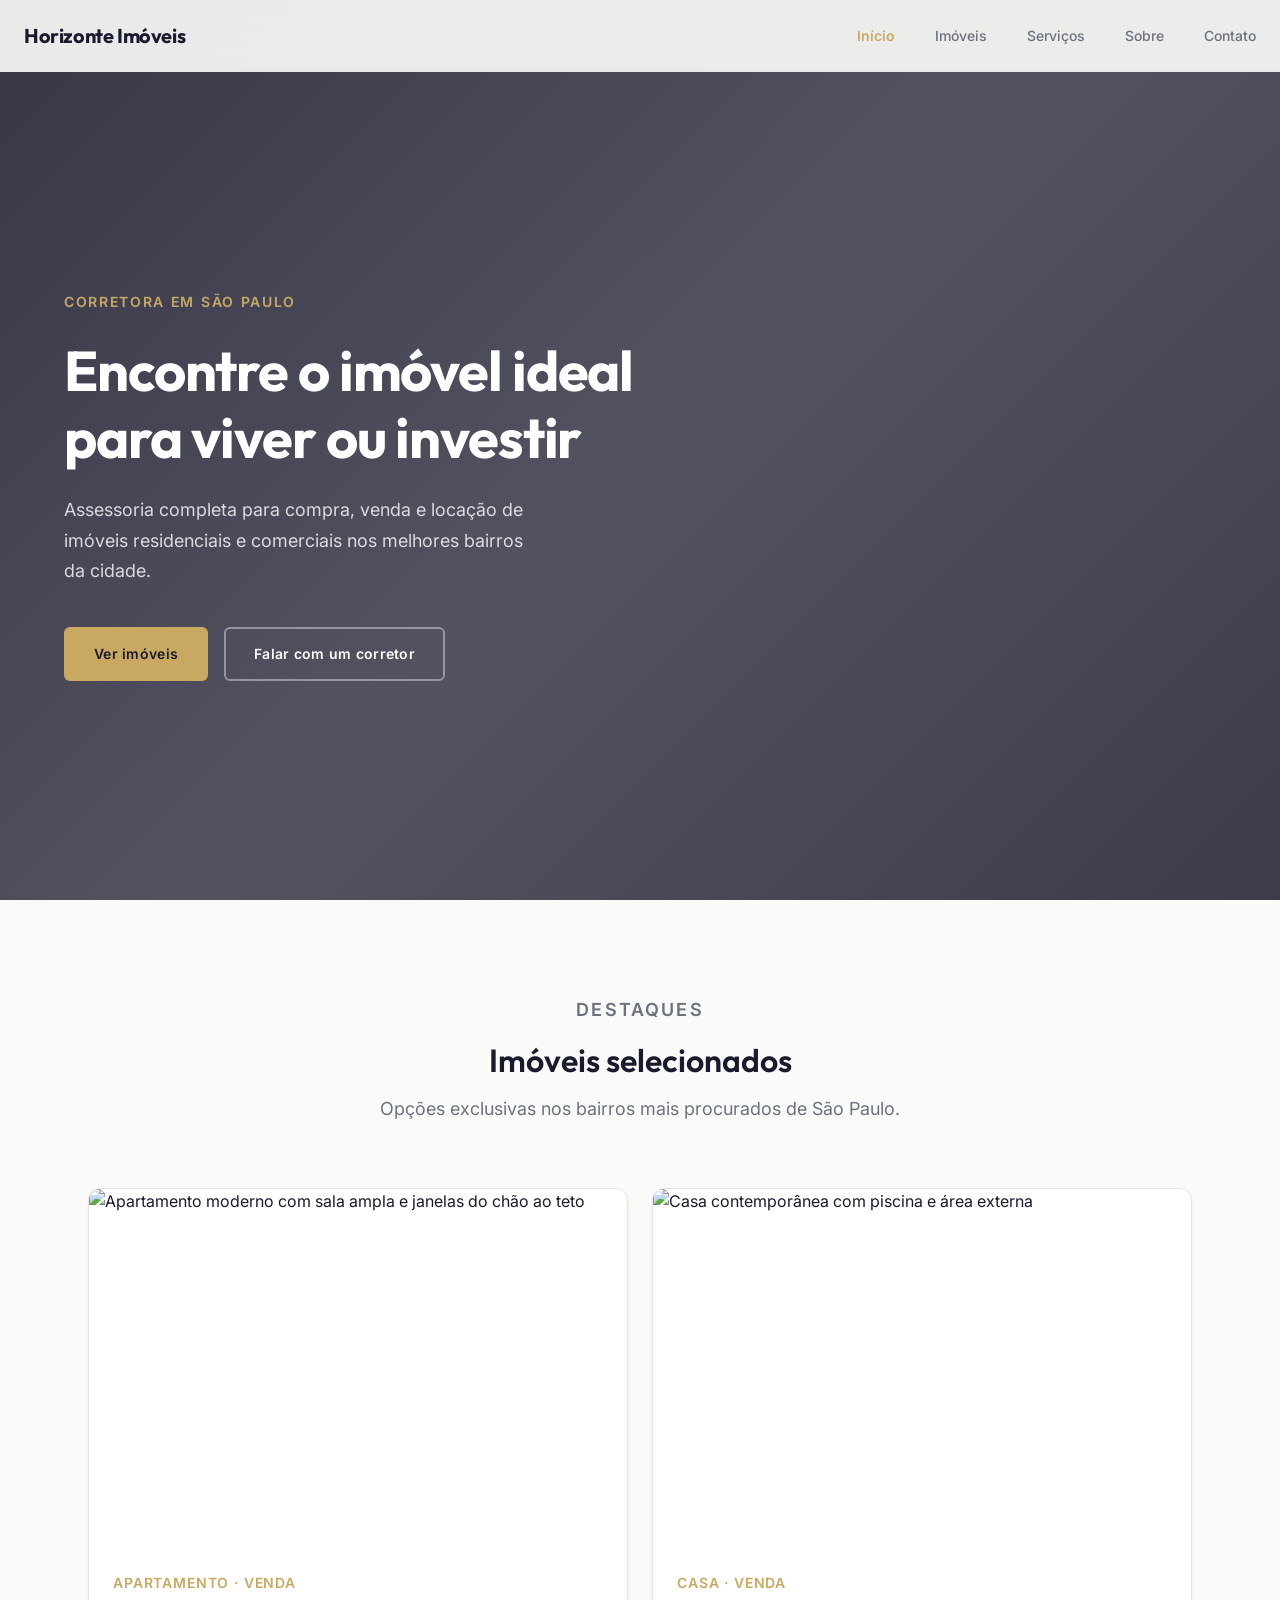
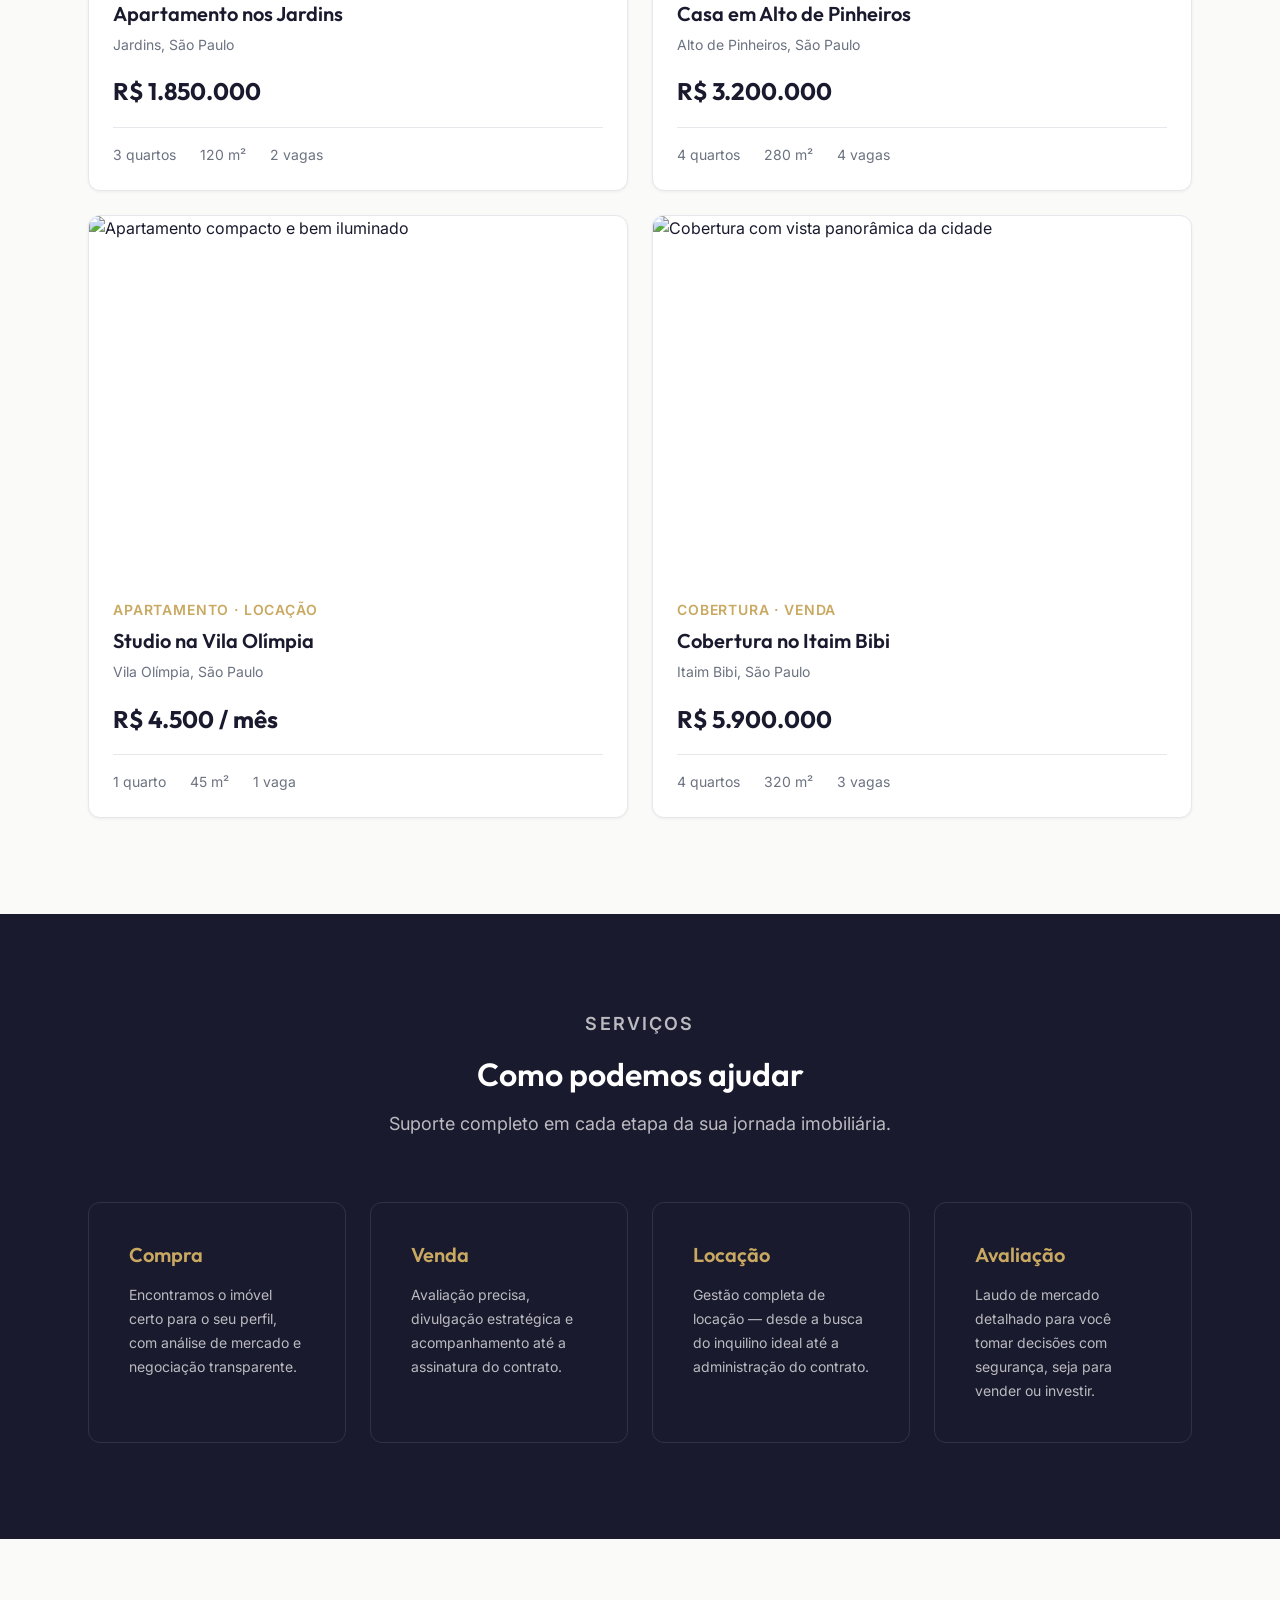
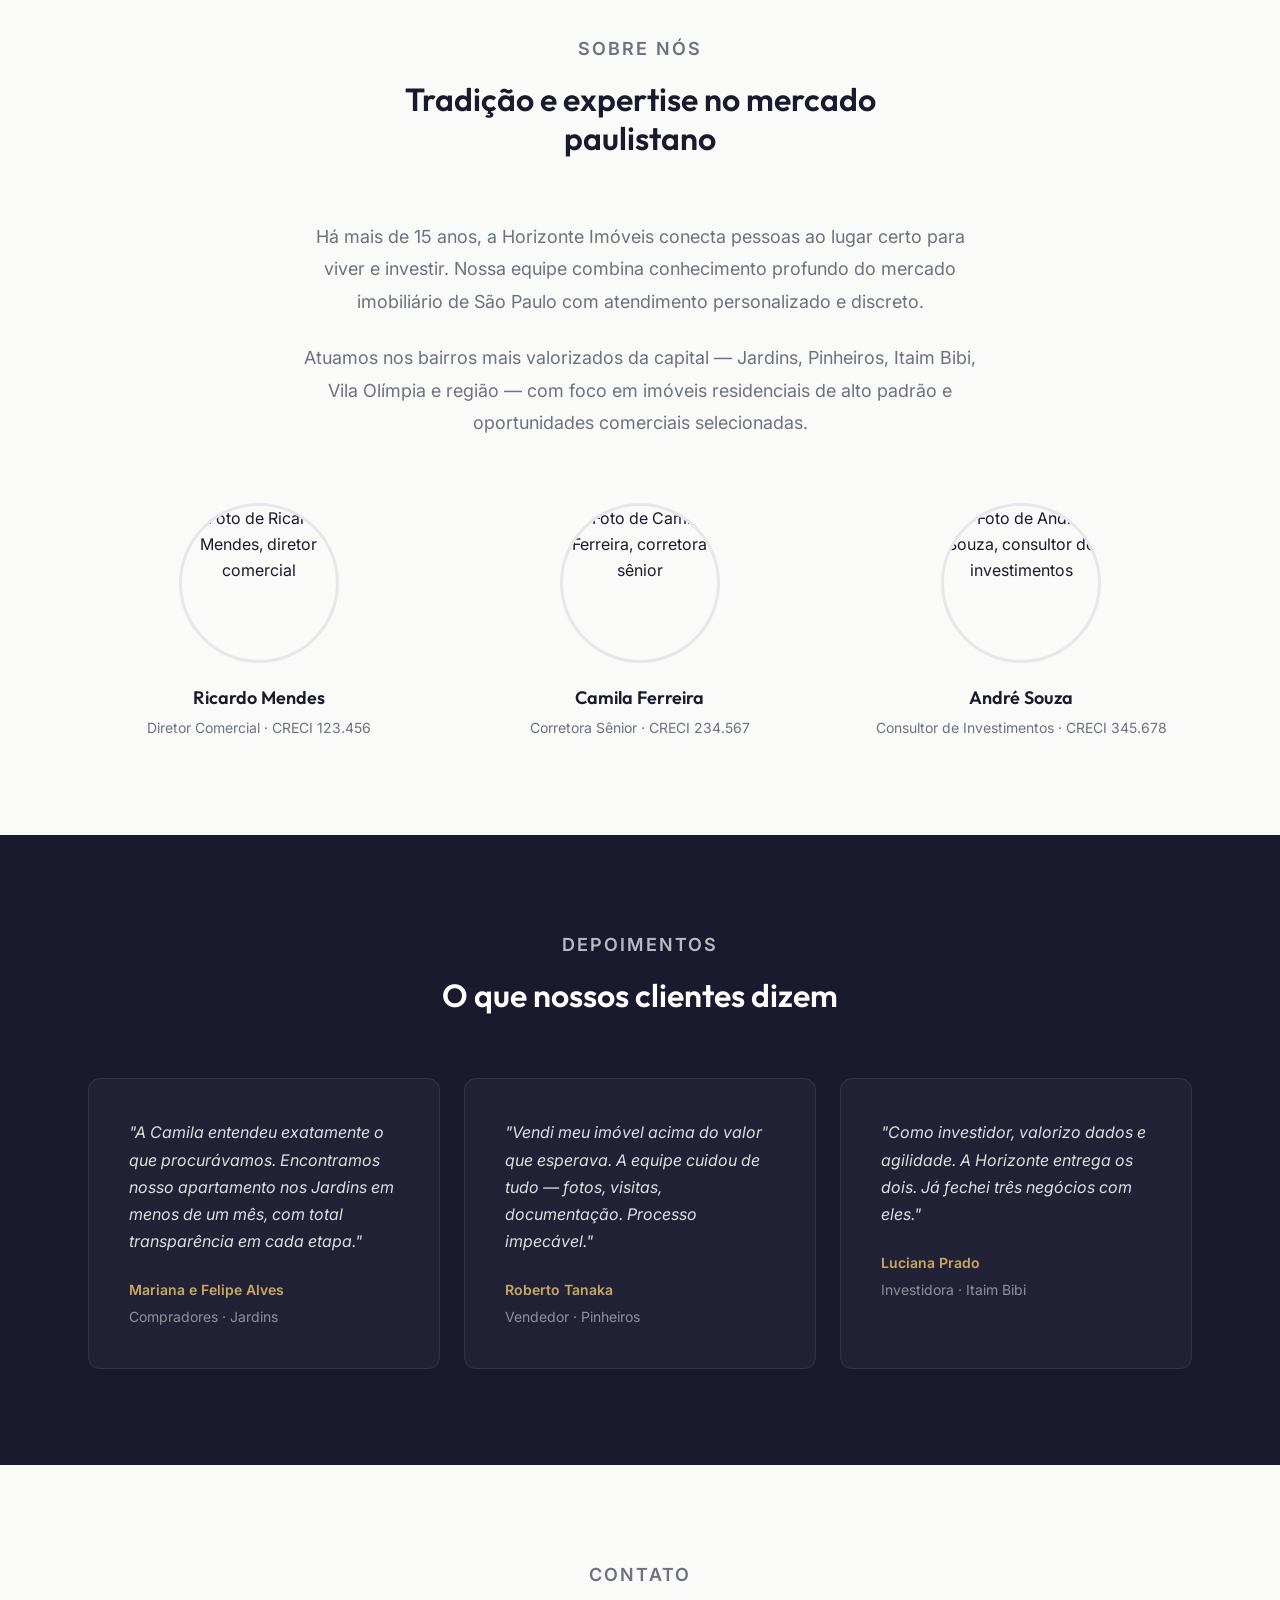
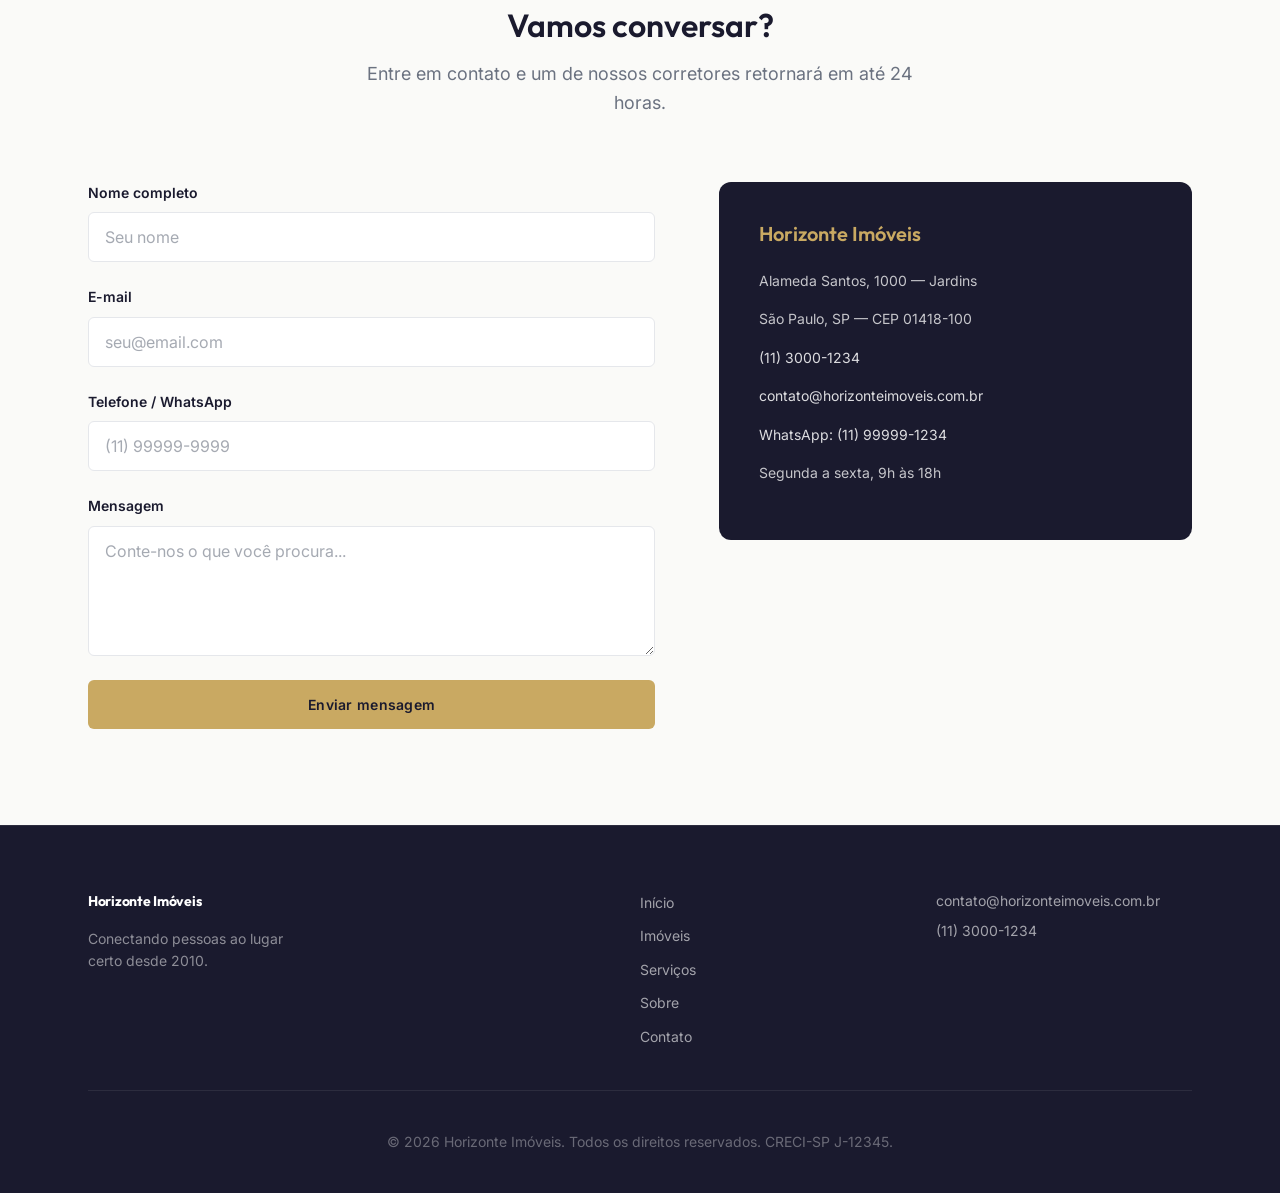
==== index.html @ cd4f1399 "Initial commit: site Horizonte Imóveis Projeto de aprendizado com HTML, CSS e JavaScript — site inst" ====
<!DOCTYPE html>
<html lang="pt-BR">
<head>
  <meta charset="UTF-8">
  <meta name="viewport" content="width=device-width, initial-scale=1.0">
  <meta name="description" content="Horizonte Imóveis — assessoria completa para compra, venda e locação de imóveis em São Paulo.">
  <title>Horizonte Imóveis | Corretora em São Paulo</title>
  <link rel="preconnect" href="https://fonts.googleapis.com">
  <link rel="preconnect" href="https://fonts.gstatic.com" crossorigin>
  <link href="https://fonts.googleapis.com/css2?family=Inter:wght@400;500;600&family=Outfit:wght@500;600;700&display=swap" rel="stylesheet">
  <link rel="stylesheet" href="styles.css">
</head>
<body>

  <!-- HEADER: topo fixo com logo e menu de navegação -->
  <header class="header">
    <a href="#inicio" class="logo">Horizonte Imóveis</a>

    <button class="menu-toggle" type="button" aria-label="Abrir menu" aria-expanded="false">
      <span class="menu-toggle-bar"></span>
      <span class="menu-toggle-bar"></span>
      <span class="menu-toggle-bar"></span>
    </button>

    <nav class="nav" aria-label="Menu principal">
      <ul class="nav-list">
        <li><a href="#inicio">Início</a></li>
        <li><a href="#imoveis">Imóveis</a></li>
        <li><a href="#servicos">Serviços</a></li>
        <li><a href="#sobre">Sobre</a></li>
        <li><a href="#contato">Contato</a></li>
      </ul>
    </nav>
  </header>

  <main>

    <!-- HERO: primeira impressão — headline + botão de ação -->
    <section id="inicio" class="hero">
      <div class="hero-content">
        <p class="hero-label">Corretora em São Paulo</p>
        <h1>Encontre o imóvel ideal para viver ou investir</h1>
        <p class="hero-text">
          Assessoria completa para compra, venda e locação de imóveis
          residenciais e comerciais nos melhores bairros da cidade.
        </p>
        <div class="hero-actions">
          <a href="#imoveis" class="btn btn-primary">Ver imóveis</a>
          <a href="#contato" class="btn btn-secondary">Falar com um corretor</a>
        </div>
      </div>
    </section>

    <!-- IMÓVEIS: cards com os imóveis em destaque -->
    <section id="imoveis" class="section">
      <div class="container">
        <header class="section-header">
          <p class="section-label">Destaques</p>
          <h2>Imóveis selecionados</h2>
          <p>Opções exclusivas nos bairros mais procurados de São Paulo.</p>
        </header>

        <div class="properties-grid">

          <article class="property-card">
            <img
              src="https://images.unsplash.com/photo-1502672260266-1c1ef2d93688?w=600&h=400&fit=crop"
              alt="Apartamento moderno com sala ampla e janelas do chão ao teto"
            >
            <div class="property-info">
              <p class="property-type">Apartamento · Venda</p>
              <h3>Apartamento nos Jardins</h3>
              <p class="property-location">Jardins, São Paulo</p>
              <p class="property-price">R$ 1.850.000</p>
              <ul class="property-details">
                <li>3 quartos</li>
                <li>120 m²</li>
                <li>2 vagas</li>
              </ul>
            </div>
          </article>

          <article class="property-card">
            <img
              src="https://images.unsplash.com/photo-1600596542815-ffad4c1539a9?w=600&h=400&fit=crop"
              alt="Casa contemporânea com piscina e área externa"
            >
            <div class="property-info">
              <p class="property-type">Casa · Venda</p>
              <h3>Casa em Alto de Pinheiros</h3>
              <p class="property-location">Alto de Pinheiros, São Paulo</p>
              <p class="property-price">R$ 3.200.000</p>
              <ul class="property-details">
                <li>4 quartos</li>
                <li>280 m²</li>
                <li>4 vagas</li>
              </ul>
            </div>
          </article>

          <article class="property-card">
            <img
              src="https://images.unsplash.com/photo-1560448204-e02f11c3d0e2?w=600&h=400&fit=crop"
              alt="Apartamento compacto e bem iluminado"
            >
            <div class="property-info">
              <p class="property-type">Apartamento · Locação</p>
              <h3>Studio na Vila Olímpia</h3>
              <p class="property-location">Vila Olímpia, São Paulo</p>
              <p class="property-price">R$ 4.500 / mês</p>
              <ul class="property-details">
                <li>1 quarto</li>
                <li>45 m²</li>
                <li>1 vaga</li>
              </ul>
            </div>
          </article>

          <article class="property-card">
            <img
              src="https://images.unsplash.com/photo-1600607687939-ce8a6c25118c?w=600&h=400&fit=crop"
              alt="Cobertura com vista panorâmica da cidade"
            >
            <div class="property-info">
              <p class="property-type">Cobertura · Venda</p>
              <h3>Cobertura no Itaim Bibi</h3>
              <p class="property-location">Itaim Bibi, São Paulo</p>
              <p class="property-price">R$ 5.900.000</p>
              <ul class="property-details">
                <li>4 quartos</li>
                <li>320 m²</li>
                <li>3 vagas</li>
              </ul>
            </div>
          </article>

        </div>
      </div>
    </section>

    <!-- SERVIÇOS: o que a corretora oferece -->
    <section id="servicos" class="section section-dark">
      <div class="container">
        <header class="section-header">
          <p class="section-label">Serviços</p>
          <h2>Como podemos ajudar</h2>
          <p>Suporte completo em cada etapa da sua jornada imobiliária.</p>
        </header>

        <div class="services-grid">

          <article class="service-card">
            <h3>Compra</h3>
            <p>
              Encontramos o imóvel certo para o seu perfil, com análise de
              mercado e negociação transparente.
            </p>
          </article>

          <article class="service-card">
            <h3>Venda</h3>
            <p>
              Avaliação precisa, divulgação estratégica e acompanhamento
              até a assinatura do contrato.
            </p>
          </article>

          <article class="service-card">
            <h3>Locação</h3>
            <p>
              Gestão completa de locação — desde a busca do inquilino ideal
              até a administração do contrato.
            </p>
          </article>

          <article class="service-card">
            <h3>Avaliação</h3>
            <p>
              Laudo de mercado detalhado para você tomar decisões com
              segurança, seja para vender ou investir.
            </p>
          </article>

        </div>
      </div>
    </section>

    <!-- SOBRE: história da empresa e equipe -->
    <section id="sobre" class="section">
      <div class="container">
        <header class="section-header">
          <p class="section-label">Sobre nós</p>
          <h2>Tradição e expertise no mercado paulistano</h2>
        </header>

        <div class="about-content">
          <p>
            Há mais de 15 anos, a Horizonte Imóveis conecta pessoas ao lugar
            certo para viver e investir. Nossa equipe combina conhecimento
            profundo do mercado imobiliário de São Paulo com atendimento
            personalizado e discreto.
          </p>
          <p>
            Atuamos nos bairros mais valorizados da capital — Jardins,
            Pinheiros, Itaim Bibi, Vila Olímpia e região — com foco em
            imóveis residenciais de alto padrão e oportunidades comerciais
            selecionadas.
          </p>
        </div>

        <div class="team-grid">
          <article class="team-card">
            <img
              src="https://images.unsplash.com/photo-1560250097-0b93528c311a?w=300&h=300&fit=crop"
              alt="Foto de Ricardo Mendes, diretor comercial"
            >
            <h3>Ricardo Mendes</h3>
            <p>Diretor Comercial · CRECI 123.456</p>
          </article>

          <article class="team-card">
            <img
              src="https://images.unsplash.com/photo-1573496359142-b8d87734a5a2?w=300&h=300&fit=crop"
              alt="Foto de Camila Ferreira, corretora sênior"
            >
            <h3>Camila Ferreira</h3>
            <p>Corretora Sênior · CRECI 234.567</p>
          </article>

          <article class="team-card">
            <img
              src="https://images.unsplash.com/photo-1472099645785-5658abf4ff4e?w=300&h=300&fit=crop"
              alt="Foto de André Souza, consultor de investimentos"
            >
            <h3>André Souza</h3>
            <p>Consultor de Investimentos · CRECI 345.678</p>
          </article>
        </div>
      </div>
    </section>

    <!-- DEPOIMENTOS: prova social — clientes satisfeitos -->
    <section id="depoimentos" class="section section-dark">
      <div class="container">
        <header class="section-header">
          <p class="section-label">Depoimentos</p>
          <h2>O que nossos clientes dizem</h2>
        </header>

        <div class="testimonials-grid">

          <blockquote class="testimonial-card">
            <p>
              "A Camila entendeu exatamente o que procurávamos. Encontramos
              nosso apartamento nos Jardins em menos de um mês, com total
              transparência em cada etapa."
            </p>
            <footer>
              <cite>Mariana e Felipe Alves</cite>
              <span>Compradores · Jardins</span>
            </footer>
          </blockquote>

          <blockquote class="testimonial-card">
            <p>
              "Vendi meu imóvel acima do valor que esperava. A equipe cuidou
              de tudo — fotos, visitas, documentação. Processo impecável."
            </p>
            <footer>
              <cite>Roberto Tanaka</cite>
              <span>Vendedor · Pinheiros</span>
            </footer>
          </blockquote>

          <blockquote class="testimonial-card">
            <p>
              "Como investidor, valorizo dados e agilidade. A Horizonte
              entrega os dois. Já fechei três negócios com eles."
            </p>
            <footer>
              <cite>Luciana Prado</cite>
              <span>Investidora · Itaim Bibi</span>
            </footer>
          </blockquote>

        </div>
      </div>
    </section>

    <!-- CONTATO: formulário + informações de contato -->
    <section id="contato" class="section">
      <div class="container">
        <header class="section-header">
          <p class="section-label">Contato</p>
          <h2>Vamos conversar?</h2>
          <p>Entre em contato e um de nossos corretores retornará em até 24 horas.</p>
        </header>

        <div class="contact-grid">

          <form class="contact-form" id="contact-form" novalidate>
            <!-- Campo anti-spam (invisível — bots preenchem, humanos não) -->
            <input type="text" name="_gotcha" class="form-honeypot" tabindex="-1" autocomplete="off" aria-hidden="true">

            <div class="form-group">
              <label for="nome">Nome completo</label>
              <input type="text" id="nome" name="nome" placeholder="Seu nome" required>
            </div>

            <div class="form-group">
              <label for="email">E-mail</label>
              <input type="email" id="email" name="email" placeholder="seu@email.com" required>
            </div>

            <div class="form-group">
              <label for="telefone">Telefone / WhatsApp</label>
              <input type="tel" id="telefone" name="telefone" placeholder="(11) 99999-9999">
            </div>

            <div class="form-group">
              <label for="mensagem">Mensagem</label>
              <textarea id="mensagem" name="mensagem" rows="5" placeholder="Conte-nos o que você procura..." required></textarea>
            </div>

            <p class="form-status" role="status" aria-live="polite"></p>

            <button type="submit" class="btn btn-primary" id="submit-btn">
              <span class="btn-text">Enviar mensagem</span>
            </button>
          </form>

          <address class="contact-info">
            <h3>Horizonte Imóveis</h3>
            <p>Alameda Santos, 1000 — Jardins</p>
            <p>São Paulo, SP — CEP 01418-100</p>
            <p><a href="tel:+551130001234">(11) 3000-1234</a></p>
            <p><a href="mailto:contato@horizonteimoveis.com.br">contato@horizonteimoveis.com.br</a></p>
            <p>
              <a href="https://wa.me/5511999991234" target="_blank" rel="noopener noreferrer">
                WhatsApp: (11) 99999-1234
              </a>
            </p>
            <p>Segunda a sexta, 9h às 18h</p>
          </address>

        </div>
      </div>
    </section>

  </main>

  <!-- FOOTER: rodapé com links e copyright -->
  <footer class="footer">
    <div class="container">
      <div class="footer-grid">
        <div class="footer-brand">
          <p class="logo">Horizonte Imóveis</p>
          <p>Conectando pessoas ao lugar certo desde 2010.</p>
        </div>

        <nav class="footer-nav" aria-label="Links do rodapé">
          <ul>
            <li><a href="#inicio">Início</a></li>
            <li><a href="#imoveis">Imóveis</a></li>
            <li><a href="#servicos">Serviços</a></li>
            <li><a href="#sobre">Sobre</a></li>
            <li><a href="#contato">Contato</a></li>
          </ul>
        </nav>

        <div class="footer-contact">
          <p>contato@horizonteimoveis.com.br</p>
          <p>(11) 3000-1234</p>
        </div>
      </div>

      <p class="footer-copy">
        &copy; 2026 Horizonte Imóveis. Todos os direitos reservados. CRECI-SP J-12345.
      </p>
    </div>
  </footer>

  <script src="script.js"></script>
</body>
</html>
---- styles.css ----
/* =============================================
   HORIZONTE IMÓVEIS — Estilos principais
   Passo 3: identidade visual moderna + premium
   ============================================= */

/* --- Variáveis de design (design tokens) --- */
:root {
  /* Cores */
  --color-bg: #FAFAF8;
  --color-bg-dark: #1A1A2E;
  --color-text: #1A1A2E;
  --color-text-muted: #6B7280;
  --color-text-light: #FFFFFF;
  --color-accent: #C9A962;
  --color-accent-hover: #B8944F;
  --color-border: #E5E7EB;
  --color-card: #FFFFFF;

  /* Tipografia */
  --font-heading: "Outfit", system-ui, sans-serif;
  --font-body: "Inter", system-ui, sans-serif;

  /* Tamanhos */
  --text-sm: 0.875rem;
  --text-base: 1rem;
  --text-lg: 1.125rem;
  --text-xl: 1.25rem;
  --text-2xl: 1.5rem;
  --text-3xl: 2rem;
  --text-4xl: 2.75rem;
  --text-5xl: 3.5rem;

  /* Espaçamento */
  --space-xs: 0.5rem;
  --space-sm: 1rem;
  --space-md: 1.5rem;
  --space-lg: 2.5rem;
  --space-xl: 4rem;
  --space-2xl: 6rem;

  /* Layout */
  --container-max: 72rem;
  --header-height: 4.5rem;
  --radius-sm: 0.375rem;
  --radius-md: 0.75rem;
  --radius-lg: 1rem;
  --shadow-sm: 0 1px 3px rgba(26, 26, 46, 0.06);
  --shadow-md: 0 4px 20px rgba(26, 26, 46, 0.08);
  --shadow-lg: 0 8px 40px rgba(26, 26, 46, 0.12);
  --transition: 0.25s ease;
}

/* --- Reset suave --- */
*,
*::before,
*::after {
  box-sizing: border-box;
}

html {
  scroll-behavior: smooth;
}

section[id] {
  scroll-margin-top: var(--header-height);
}

body {
  margin: 0;
  font-family: var(--font-body);
  font-size: var(--text-base);
  line-height: 1.6;
  color: var(--color-text);
  background-color: var(--color-bg);
  -webkit-font-smoothing: antialiased;
}

img {
  max-width: 100%;
  height: auto;
  display: block;
}

a {
  color: inherit;
  text-decoration: none;
  transition: color var(--transition);
}

ul {
  list-style: none;
  margin: 0;
  padding: 0;
}

h1, h2, h3 {
  font-family: var(--font-heading);
  line-height: 1.2;
  margin: 0;
}

p {
  margin: 0;
}

address {
  font-style: normal;
}

/* --- Utilitários --- */
.container {
  width: 100%;
  max-width: var(--container-max);
  margin: 0 auto;
  padding: 0 var(--space-md);
}

.section {
  padding: var(--space-2xl) 0;
}

.section-dark {
  background-color: var(--color-bg-dark);
  color: var(--color-text-light);
}

.section-dark .section-label {
  color: var(--color-accent);
}

.section-dark .section-header p {
  color: rgba(255, 255, 255, 0.7);
}

.section-header {
  text-align: center;
  max-width: 36rem;
  margin: 0 auto var(--space-xl);
}

.section-label {
  font-size: var(--text-sm);
  font-weight: 600;
  letter-spacing: 0.12em;
  text-transform: uppercase;
  color: var(--color-accent);
  margin-bottom: var(--space-sm);
}

.section-header h2 {
  font-size: var(--text-3xl);
  font-weight: 600;
  margin-bottom: var(--space-sm);
}

.section-header p {
  color: var(--color-text-muted);
  font-size: var(--text-lg);
}

/* --- Botões --- */
.btn {
  display: inline-block;
  padding: 0.875rem 1.75rem;
  font-family: var(--font-body);
  font-size: var(--text-sm);
  font-weight: 600;
  letter-spacing: 0.02em;
  border-radius: var(--radius-sm);
  border: 2px solid transparent;
  cursor: pointer;
  transition: background-color var(--transition), color var(--transition), border-color var(--transition);
}

.btn-primary {
  background-color: var(--color-accent);
  color: var(--color-bg-dark);
}

.btn-primary:hover {
  background-color: var(--color-accent-hover);
}

.btn-secondary {
  background-color: transparent;
  color: var(--color-text-light);
  border-color: rgba(255, 255, 255, 0.4);
}

.btn-secondary:hover {
  border-color: var(--color-accent);
  color: var(--color-accent);
}

/* --- Header --- */
.header {
  position: fixed;
  top: 0;
  left: 0;
  right: 0;
  z-index: 100;
  height: var(--header-height);
  display: flex;
  align-items: center;
  justify-content: space-between;
  padding: 0 var(--space-md);
  background-color: rgba(250, 250, 248, 0.92);
  backdrop-filter: blur(12px);
  border-bottom: 1px solid var(--color-border);
}

.logo {
  font-family: var(--font-heading);
  font-size: var(--text-xl);
  font-weight: 700;
  color: var(--color-text);
  letter-spacing: -0.02em;
}

.nav-list {
  display: flex;
  gap: var(--space-lg);
}

.nav-list a {
  font-size: var(--text-sm);
  font-weight: 500;
  color: var(--color-text-muted);
}

.nav-list a:hover {
  color: var(--color-accent);
}

.nav-list a.is-active {
  color: var(--color-accent);
  font-weight: 600;
}

/* --- Botão hambúrguer (escondido no desktop) --- */
.menu-toggle {
  display: none;
  flex-direction: column;
  justify-content: center;
  gap: 5px;
  width: 2.5rem;
  height: 2.5rem;
  padding: 0;
  background: none;
  border: none;
  cursor: pointer;
  z-index: 110;
}

.menu-toggle-bar {
  display: block;
  width: 1.5rem;
  height: 2px;
  background-color: var(--color-text);
  border-radius: 2px;
  transition: transform var(--transition), opacity var(--transition);
}

/* Animação: hambúrguer vira "X" quando menu aberto */
.menu-toggle.is-active .menu-toggle-bar:nth-child(1) {
  transform: translateY(7px) rotate(45deg);
}

.menu-toggle.is-active .menu-toggle-bar:nth-child(2) {
  opacity: 0;
}

.menu-toggle.is-active .menu-toggle-bar:nth-child(3) {
  transform: translateY(-7px) rotate(-45deg);
}

/* --- Hero --- */
.hero {
  min-height: 100vh;
  display: flex;
  align-items: center;
  padding: calc(var(--header-height) + var(--space-xl)) var(--space-md) var(--space-xl);
  background:
    linear-gradient(
      135deg,
      rgba(26, 26, 46, 0.88) 0%,
      rgba(26, 26, 46, 0.75) 50%,
      rgba(26, 26, 46, 0.85) 100%
    ),
    url("https://images.unsplash.com/photo-1600585154340-be6161a56a0c?w=1600&h=900&fit=crop") center / cover no-repeat;
  color: var(--color-text-light);
}

.hero-content {
  max-width: var(--container-max);
  margin: 0 auto;
  width: 100%;
}

.hero-label {
  font-size: var(--text-sm);
  font-weight: 600;
  letter-spacing: 0.12em;
  text-transform: uppercase;
  color: var(--color-accent);
  margin-bottom: var(--space-md);
}

.hero h1 {
  font-size: var(--text-5xl);
  font-weight: 700;
  max-width: 18ch;
  margin-bottom: var(--space-md);
  letter-spacing: -0.02em;
}

.hero-text {
  font-size: var(--text-lg);
  color: rgba(255, 255, 255, 0.8);
  max-width: 42ch;
  margin-bottom: var(--space-lg);
  line-height: 1.7;
}

.hero-actions {
  display: flex;
  flex-wrap: wrap;
  gap: var(--space-sm);
}

/* --- Cards de imóveis --- */
.properties-grid {
  display: grid;
  grid-template-columns: repeat(2, 1fr);
  gap: var(--space-md);
}

.property-card {
  background-color: var(--color-card);
  border-radius: var(--radius-md);
  overflow: hidden;
  box-shadow: var(--shadow-sm);
  border: 1px solid var(--color-border);
  transition: box-shadow var(--transition), transform var(--transition);
}

.property-card:hover {
  box-shadow: var(--shadow-lg);
  transform: translateY(-4px);
}

.property-card img {
  width: 100%;
  aspect-ratio: 3 / 2;
  object-fit: cover;
}

.property-info {
  padding: var(--space-md);
}

.property-type {
  font-size: var(--text-sm);
  font-weight: 600;
  color: var(--color-accent);
  text-transform: uppercase;
  letter-spacing: 0.06em;
  margin-bottom: var(--space-xs);
}

.property-info h3 {
  font-size: var(--text-xl);
  font-weight: 600;
  margin-bottom: var(--space-xs);
}

.property-location {
  font-size: var(--text-sm);
  color: var(--color-text-muted);
  margin-bottom: var(--space-sm);
}

.property-price {
  font-family: var(--font-heading);
  font-size: var(--text-2xl);
  font-weight: 700;
  color: var(--color-text);
  margin-bottom: var(--space-sm);
}

.property-details {
  display: flex;
  gap: var(--space-md);
  padding-top: var(--space-sm);
  border-top: 1px solid var(--color-border);
}

.property-details li {
  font-size: var(--text-sm);
  color: var(--color-text-muted);
}

/* --- Cards de serviços --- */
.services-grid {
  display: grid;
  grid-template-columns: repeat(4, 1fr);
  gap: var(--space-md);
}

.service-card {
  padding: var(--space-lg);
  border: 1px solid rgba(255, 255, 255, 0.1);
  border-radius: var(--radius-md);
  transition: border-color var(--transition), background-color var(--transition);
}

.service-card:hover {
  border-color: var(--color-accent);
  background-color: rgba(201, 169, 98, 0.06);
}

.service-card h3 {
  font-size: var(--text-xl);
  font-weight: 600;
  color: var(--color-accent);
  margin-bottom: var(--space-sm);
}

.service-card p {
  font-size: var(--text-sm);
  color: rgba(255, 255, 255, 0.7);
  line-height: 1.7;
}

/* --- Sobre --- */
.about-content {
  max-width: 42rem;
  margin: 0 auto var(--space-xl);
  text-align: center;
}

.about-content p {
  color: var(--color-text-muted);
  font-size: var(--text-lg);
  line-height: 1.8;
  margin-bottom: var(--space-md);
}

.about-content p:last-child {
  margin-bottom: 0;
}

.team-grid {
  display: grid;
  grid-template-columns: repeat(3, 1fr);
  gap: var(--space-lg);
}

.team-card {
  text-align: center;
}

.team-card img {
  width: 10rem;
  height: 10rem;
  object-fit: cover;
  border-radius: 50%;
  margin: 0 auto var(--space-md);
  border: 3px solid var(--color-border);
}

.team-card h3 {
  font-size: var(--text-lg);
  font-weight: 600;
  margin-bottom: var(--space-xs);
}

.team-card p {
  font-size: var(--text-sm);
  color: var(--color-text-muted);
}

/* --- Depoimentos --- */
.testimonials-grid {
  display: grid;
  grid-template-columns: repeat(3, 1fr);
  gap: var(--space-md);
}

.testimonial-card {
  margin: 0;
  padding: var(--space-lg);
  background-color: rgba(255, 255, 255, 0.04);
  border: 1px solid rgba(255, 255, 255, 0.08);
  border-radius: var(--radius-md);
}

.testimonial-card p {
  font-size: var(--text-base);
  color: rgba(255, 255, 255, 0.85);
  line-height: 1.7;
  margin-bottom: var(--space-md);
  font-style: italic;
}

.testimonial-card footer {
  display: flex;
  flex-direction: column;
  gap: 0.25rem;
}

.testimonial-card cite {
  font-style: normal;
  font-weight: 600;
  font-size: var(--text-sm);
  color: var(--color-accent);
}

.testimonial-card span {
  font-size: var(--text-sm);
  color: rgba(255, 255, 255, 0.5);
}

/* --- Contato --- */
.contact-grid {
  display: grid;
  grid-template-columns: 1.2fr 1fr;
  gap: var(--space-xl);
  align-items: start;
}

.contact-form {
  display: flex;
  flex-direction: column;
  gap: var(--space-md);
}

.form-group {
  display: flex;
  flex-direction: column;
  gap: var(--space-xs);
}

.form-group label {
  font-size: var(--text-sm);
  font-weight: 600;
  color: var(--color-text);
}

.form-group input,
.form-group textarea {
  padding: 0.875rem 1rem;
  font-family: var(--font-body);
  font-size: var(--text-base);
  color: var(--color-text);
  background-color: var(--color-card);
  border: 1px solid var(--color-border);
  border-radius: var(--radius-sm);
  transition: border-color var(--transition), box-shadow var(--transition);
}

.form-group input:focus,
.form-group textarea:focus {
  outline: none;
  border-color: var(--color-accent);
  box-shadow: 0 0 0 3px rgba(201, 169, 98, 0.15);
}

.form-group input::placeholder,
.form-group textarea::placeholder {
  color: var(--color-text-muted);
  opacity: 0.6;
}

.form-group textarea {
  resize: vertical;
  min-height: 8rem;
}

/* --- Formulário: feedback de envio (Passo 6) --- */
.form-honeypot {
  position: absolute;
  left: -9999px;
  opacity: 0;
  pointer-events: none;
}

.form-status {
  font-size: var(--text-sm);
  font-weight: 500;
  padding: var(--space-sm) var(--space-md);
  border-radius: var(--radius-sm);
  display: none;
}

.form-status.is-visible {
  display: block;
}

.form-status.is-success {
  background-color: rgba(201, 169, 98, 0.12);
  color: var(--color-text);
  border: 1px solid var(--color-accent);
}

.form-status.is-error {
  background-color: rgba(220, 38, 38, 0.08);
  color: #991b1b;
  border: 1px solid rgba(220, 38, 38, 0.3);
}

.form-status.is-info {
  background-color: rgba(26, 26, 46, 0.06);
  color: var(--color-text-muted);
  border: 1px solid var(--color-border);
}

#submit-btn.is-loading {
  opacity: 0.7;
  pointer-events: none;
}

#submit-btn.is-loading .btn-text::after {
  content: "…";
}

.contact-info {
  padding: var(--space-lg);
  background-color: var(--color-bg-dark);
  color: var(--color-text-light);
  border-radius: var(--radius-md);
}

.contact-info h3 {
  font-size: var(--text-xl);
  font-weight: 600;
  margin-bottom: var(--space-md);
  color: var(--color-accent);
}

.contact-info p {
  font-size: var(--text-sm);
  color: rgba(255, 255, 255, 0.75);
  margin-bottom: var(--space-sm);
  line-height: 1.6;
}

.contact-info a {
  color: rgba(255, 255, 255, 0.85);
  transition: color var(--transition);
}

.contact-info a:hover {
  color: var(--color-accent);
}

/* --- Footer --- */
.footer {
  background-color: var(--color-bg-dark);
  color: var(--color-text-light);
  padding: var(--space-xl) 0 var(--space-lg);
  border-top: 1px solid rgba(255, 255, 255, 0.08);
}

.footer-grid {
  display: grid;
  grid-template-columns: 2fr 1fr 1fr;
  gap: var(--space-lg);
  margin-bottom: var(--space-lg);
}

.footer-brand .logo {
  color: var(--color-text-light);
  display: block;
  margin-bottom: var(--space-sm);
}

.footer-brand p {
  font-size: var(--text-sm);
  color: rgba(255, 255, 255, 0.5);
  max-width: 24ch;
}

.footer-nav ul {
  display: flex;
  flex-direction: column;
  gap: var(--space-xs);
}

.footer-nav a {
  font-size: var(--text-sm);
  color: rgba(255, 255, 255, 0.6);
}

.footer-nav a:hover {
  color: var(--color-accent);
}

.footer-contact p {
  font-size: var(--text-sm);
  color: rgba(255, 255, 255, 0.6);
  margin-bottom: var(--space-xs);
}

.footer-copy {
  text-align: center;
  font-size: var(--text-sm);
  color: rgba(255, 255, 255, 0.35);
  padding-top: var(--space-lg);
  border-top: 1px solid rgba(255, 255, 255, 0.08);
}

/* =============================================
   RESPONSIVO — Passo 4
   Media queries adaptam o layout por tamanho de tela
   ============================================= */

/* --- Tablet (até 1024px) --- */
@media (max-width: 1024px) {
  .services-grid {
    grid-template-columns: repeat(2, 1fr);
  }

  .hero h1 {
    font-size: var(--text-4xl);
  }

  .section-header h2 {
    font-size: var(--text-2xl);
  }
}

/* --- Mobile (até 768px) --- */
@media (max-width: 768px) {
  .menu-toggle {
    display: flex;
  }

  /* Menu mobile: painel que desliza da direita */
  .nav {
    position: fixed;
    top: 0;
    right: 0;
    width: min(18rem, 85vw);
    height: 100vh;
    padding: calc(var(--header-height) + var(--space-md)) var(--space-md) var(--space-md);
    background-color: var(--color-bg);
    border-left: 1px solid var(--color-border);
    box-shadow: var(--shadow-lg);
    transform: translateX(100%);
    transition: transform var(--transition);
    z-index: 105;
  }

  .nav.nav-open {
    transform: translateX(0);
  }

  .nav-list {
    flex-direction: column;
    gap: var(--space-md);
  }

  .nav-list a {
    font-size: var(--text-base);
    display: block;
    padding: var(--space-xs) 0;
  }

  /* Overlay escuro atrás do menu */
  .nav-overlay {
    position: fixed;
    inset: 0;
    background-color: rgba(26, 26, 46, 0.5);
    opacity: 0;
    visibility: hidden;
    transition: opacity var(--transition), visibility var(--transition);
    z-index: 104;
  }

  .nav-overlay.is-visible {
    opacity: 1;
    visibility: visible;
  }

  /* Impede scroll do body quando menu aberto */
  body.menu-open {
    overflow: hidden;
  }

  /* Header acima do overlay para links do menu receberem cliques */
  body.menu-open .header {
    z-index: 110;
  }

  .nav-list a {
    position: relative;
    z-index: 1;
  }

  /* Hero */
  .hero {
    min-height: auto;
    padding-top: calc(var(--header-height) + var(--space-lg));
    padding-bottom: var(--space-xl);
  }

  .hero h1 {
    font-size: var(--text-3xl);
    max-width: none;
  }

  .hero-text {
    font-size: var(--text-base);
  }

  .hero-actions {
    flex-direction: column;
  }

  .hero-actions .btn {
    text-align: center;
  }

  /* Seções */
  .section {
    padding: var(--space-xl) 0;
  }

  .section-header {
    margin-bottom: var(--space-lg);
  }

  /* Grids viram 1 coluna */
  .properties-grid,
  .services-grid,
  .team-grid,
  .testimonials-grid,
  .contact-grid,
  .footer-grid {
    grid-template-columns: 1fr;
  }

  .contact-grid {
    gap: var(--space-lg);
  }

  .footer-grid {
    text-align: center;
  }

  .footer-brand p {
    max-width: none;
    margin: 0 auto;
  }

  .footer-nav ul {
    align-items: center;
  }

  .property-details {
    flex-wrap: wrap;
    gap: var(--space-sm);
  }

  .team-card img {
    width: 8rem;
    height: 8rem;
  }

  .logo {
    font-size: var(--text-lg);
    max-width: 60%;
  }
}

/* --- Animações de entrada (Passo 5) --- */
.reveal {
  opacity: 0;
  transform: translateY(1.5rem);
  transition: opacity 0.6s ease, transform 0.6s ease;
}

.reveal.is-visible {
  opacity: 1;
  transform: translateY(0);
}

@media (prefers-reduced-motion: reduce) {
  html {
    scroll-behavior: auto;
  }

  .reveal {
    opacity: 1;
    transform: none;
    transition: none;
  }

  .menu-toggle-bar,
  .nav,
  .nav-overlay {
    transition: none;
  }
}
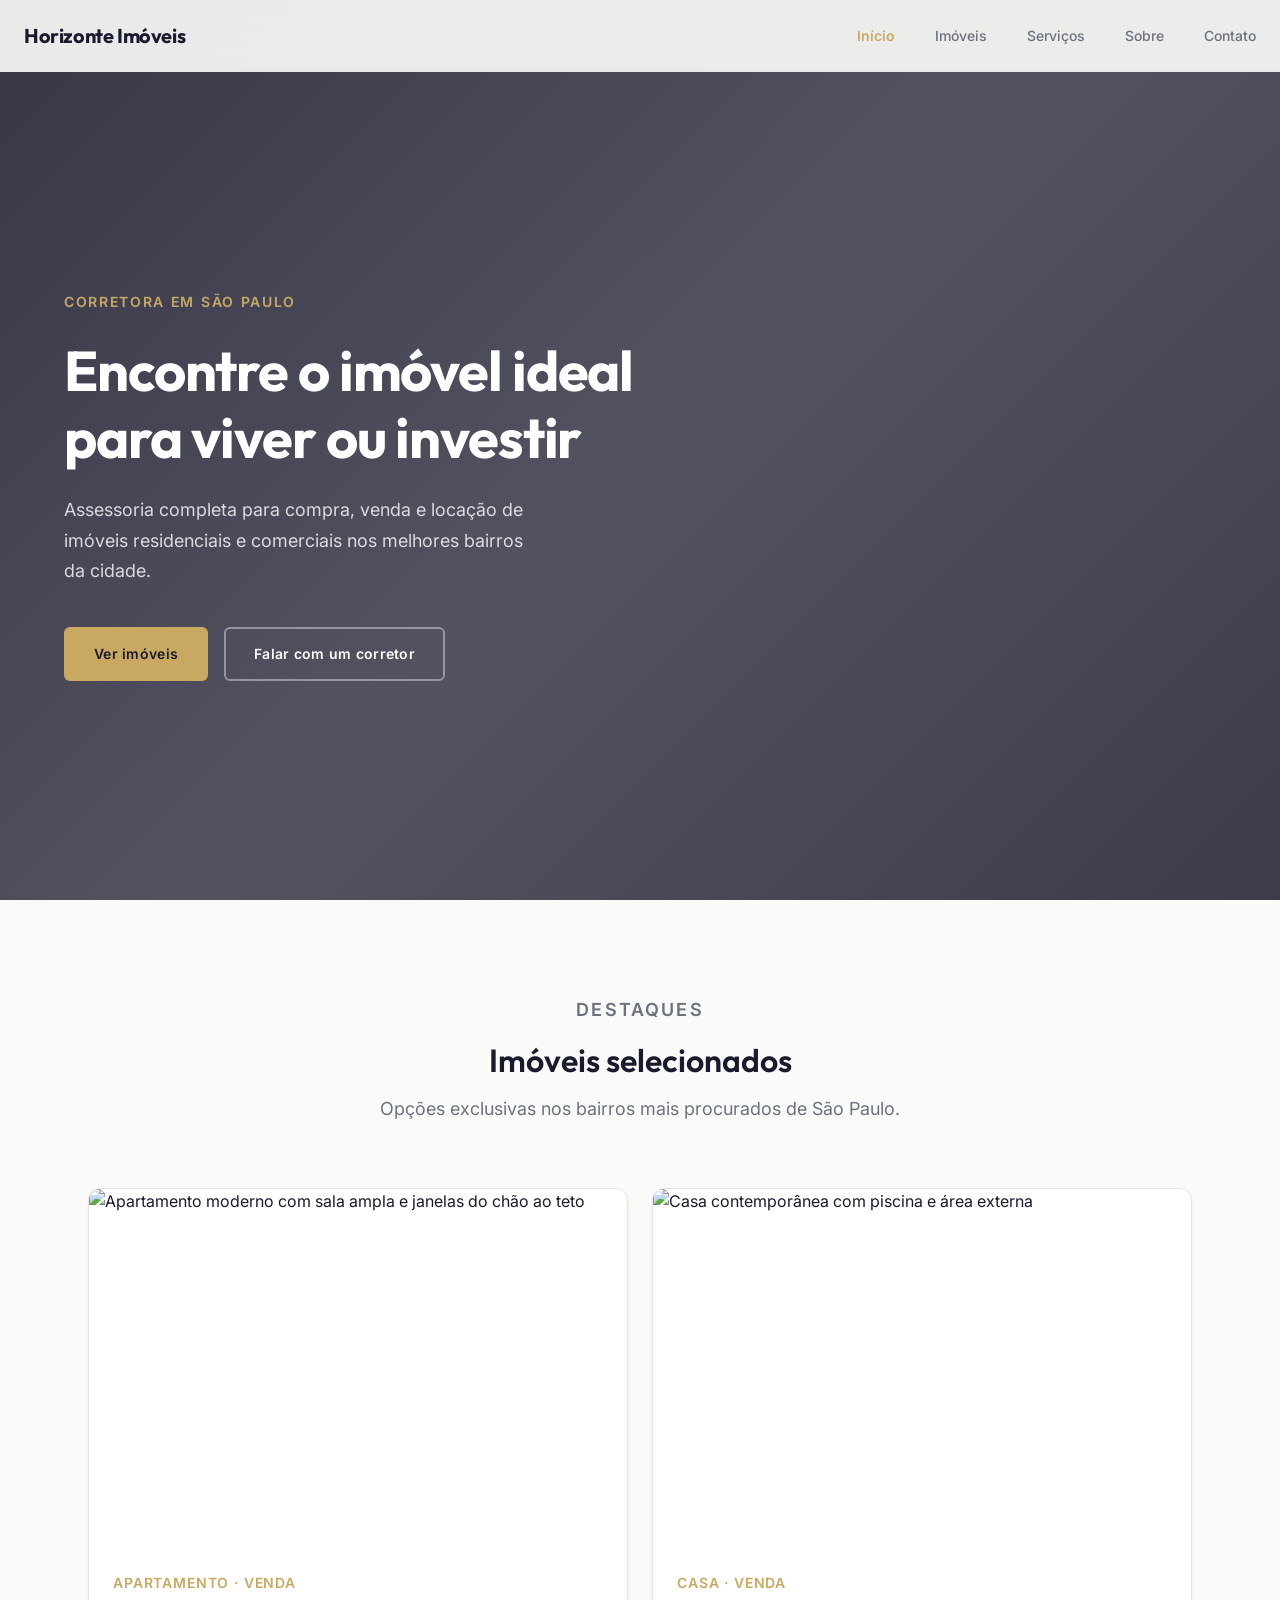
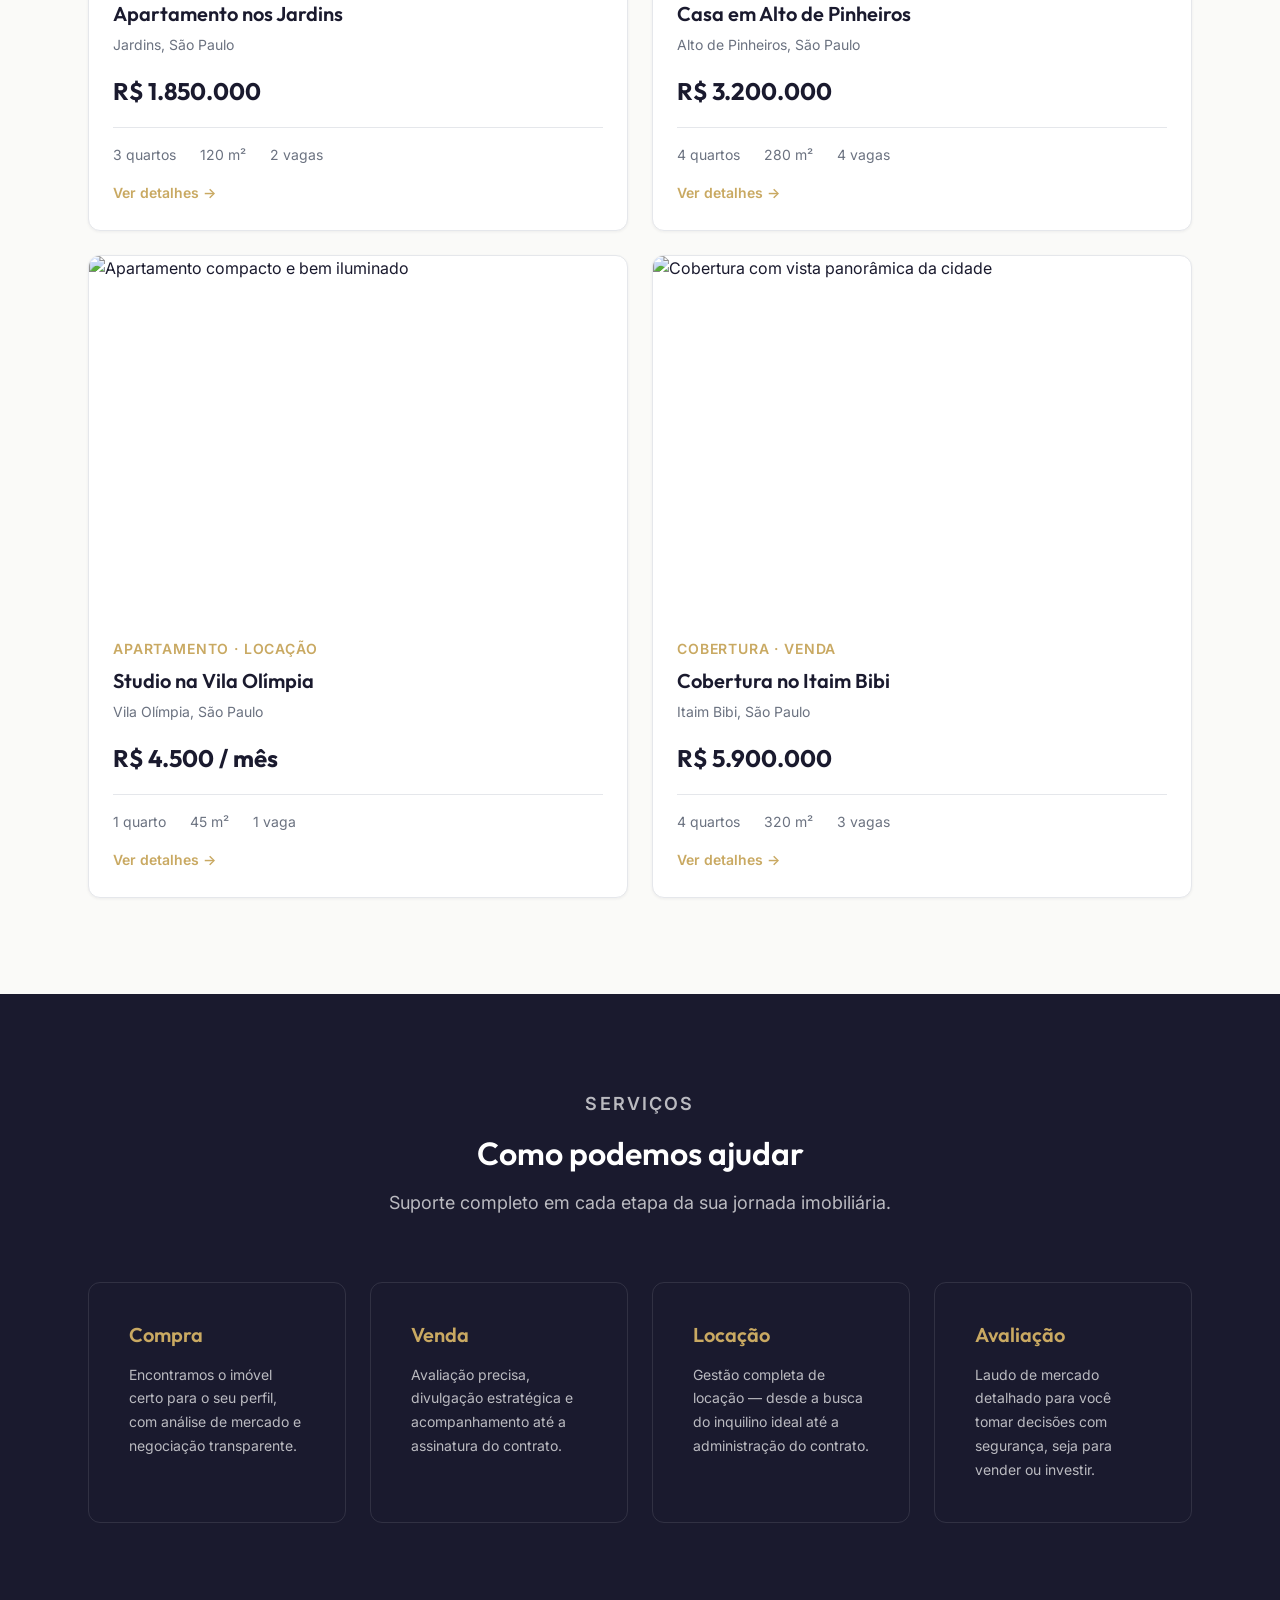
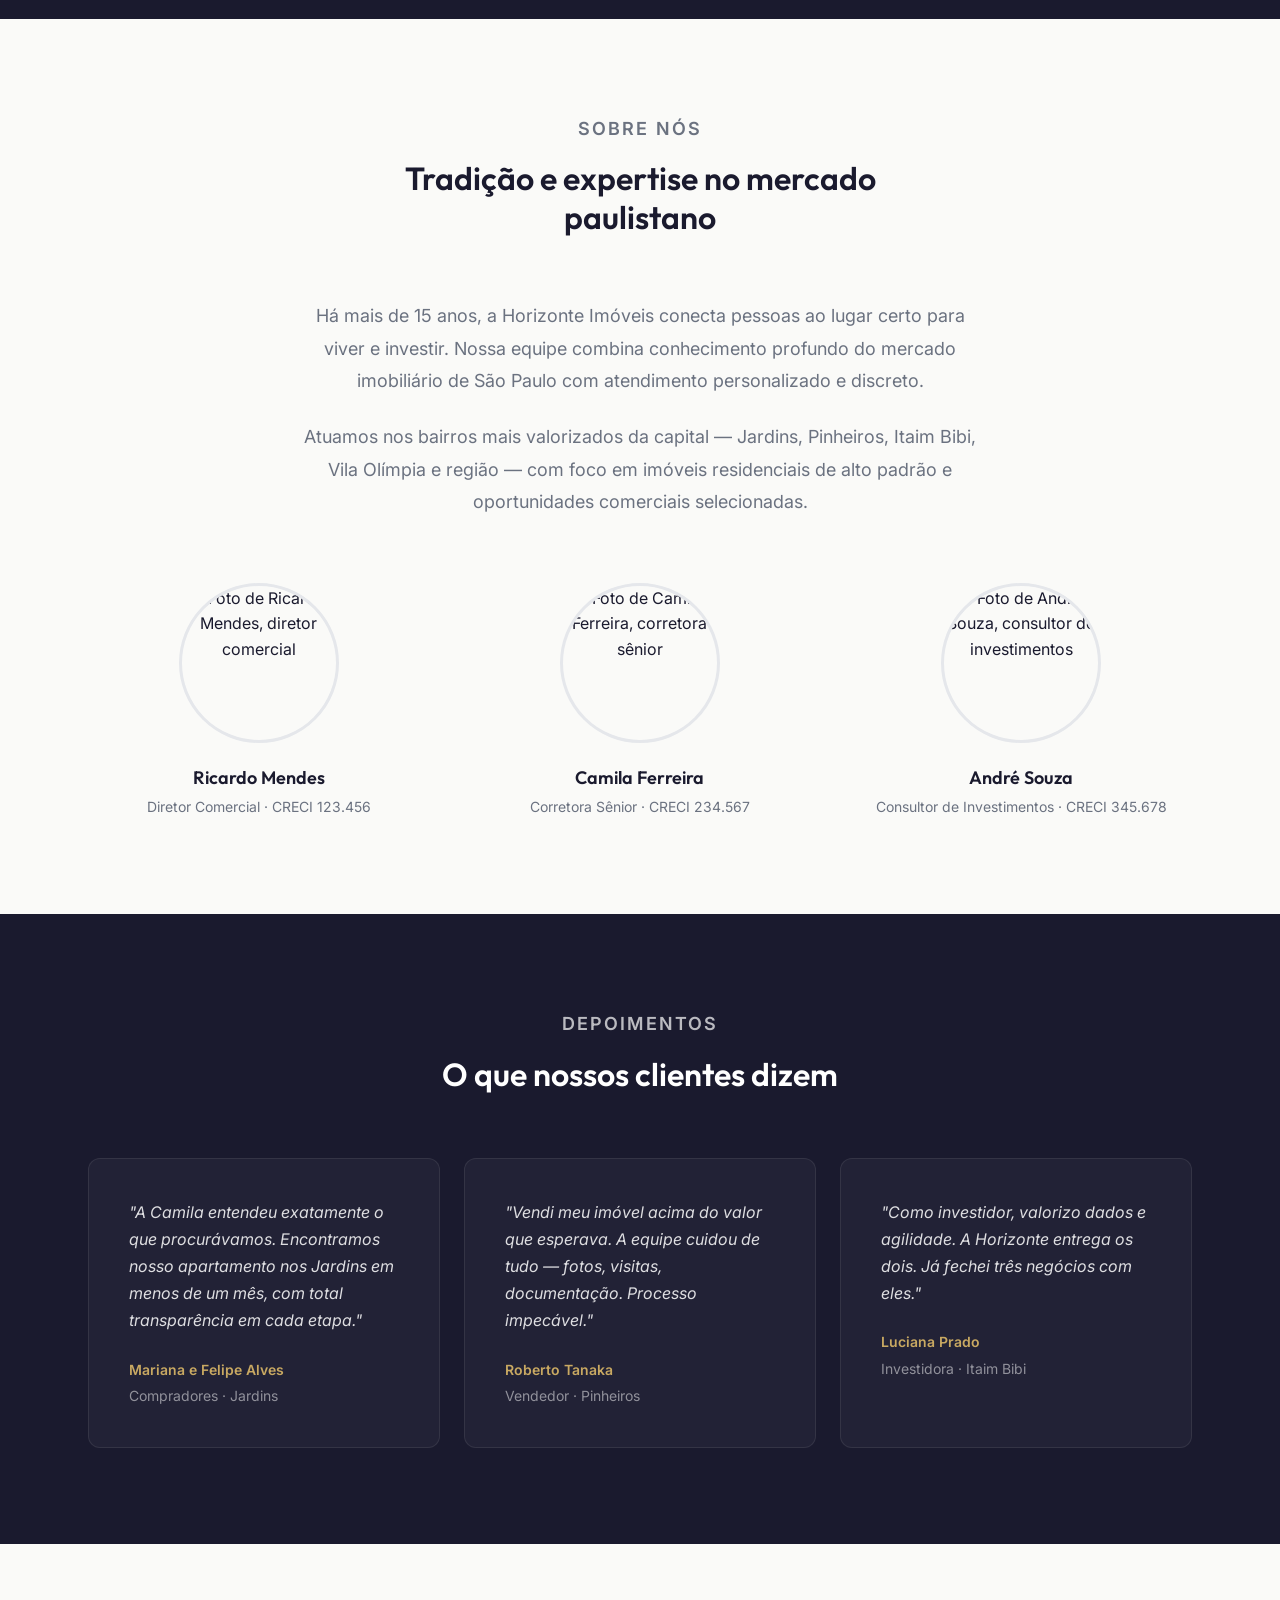
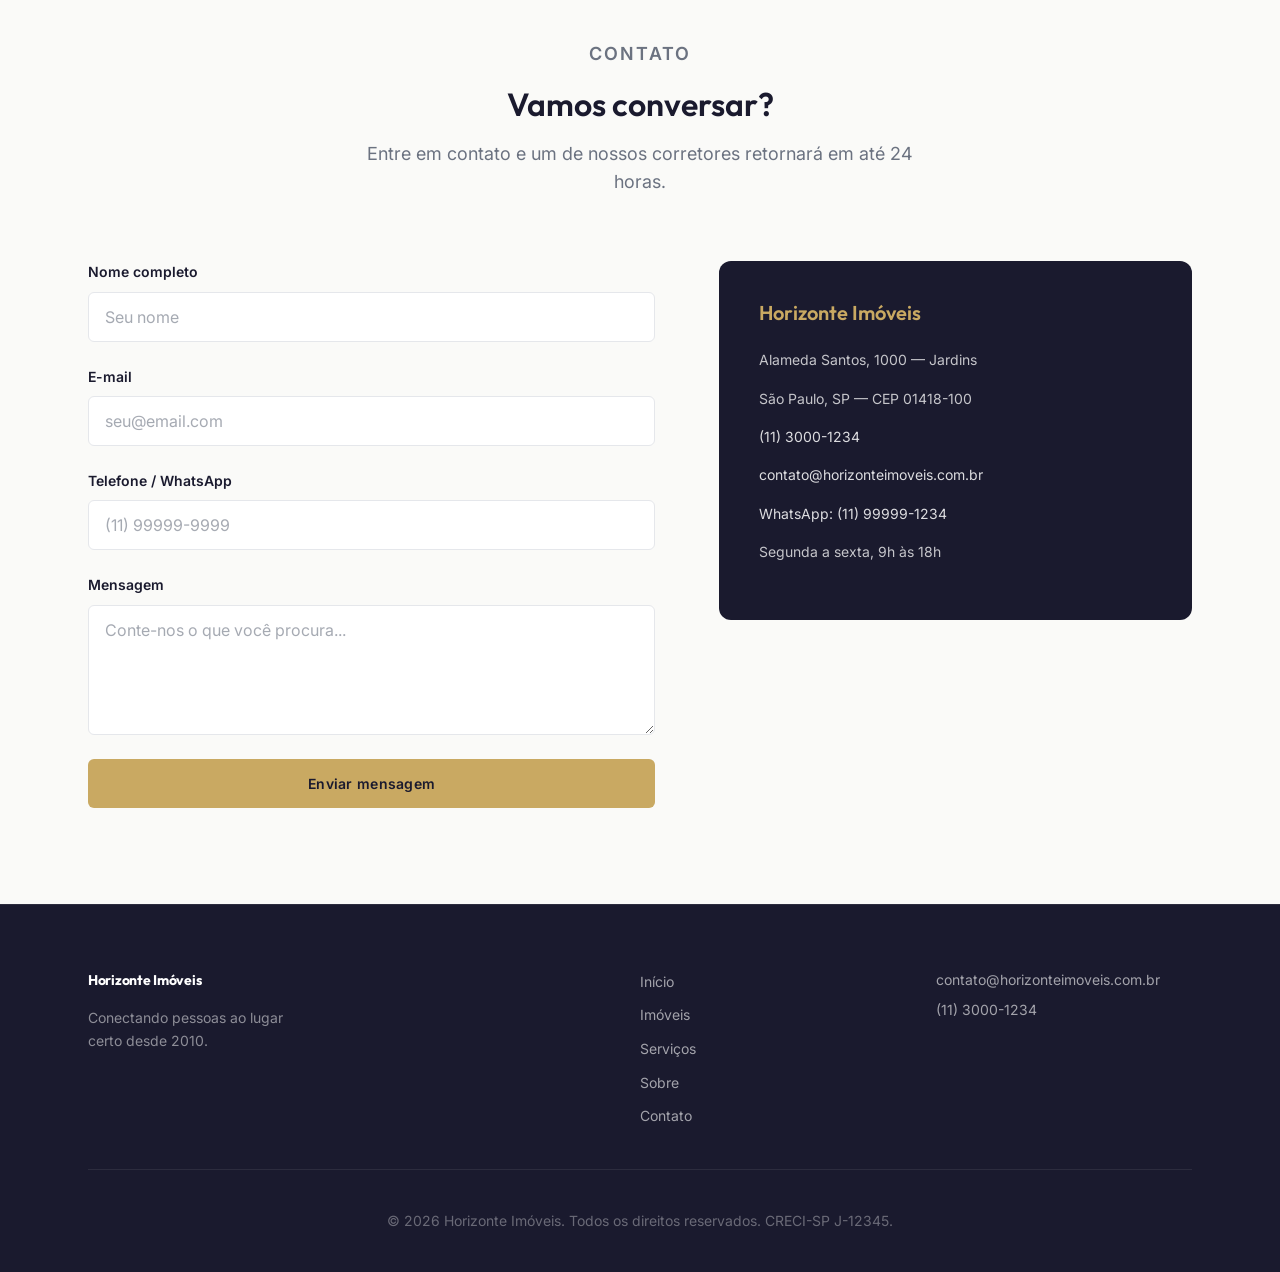
==== commit ed93d3c0: "Adiciona páginas de detalhe dos imóveis" ====
--- a/index.html
+++ b/index.html
@@ -62,77 +62,89 @@
 
         <div class="properties-grid">
 
-          <article class="property-card">
-            <img
-              src="https://images.unsplash.com/photo-1502672260266-1c1ef2d93688?w=600&h=400&fit=crop"
-              alt="Apartamento moderno com sala ampla e janelas do chão ao teto"
-            >
-            <div class="property-info">
-              <p class="property-type">Apartamento · Venda</p>
-              <h3>Apartamento nos Jardins</h3>
-              <p class="property-location">Jardins, São Paulo</p>
-              <p class="property-price">R$ 1.850.000</p>
-              <ul class="property-details">
-                <li>3 quartos</li>
-                <li>120 m²</li>
-                <li>2 vagas</li>
-              </ul>
-            </div>
-          </article>
-
-          <article class="property-card">
-            <img
-              src="https://images.unsplash.com/photo-1600596542815-ffad4c1539a9?w=600&h=400&fit=crop"
-              alt="Casa contemporânea com piscina e área externa"
-            >
-            <div class="property-info">
-              <p class="property-type">Casa · Venda</p>
-              <h3>Casa em Alto de Pinheiros</h3>
-              <p class="property-location">Alto de Pinheiros, São Paulo</p>
-              <p class="property-price">R$ 3.200.000</p>
-              <ul class="property-details">
-                <li>4 quartos</li>
-                <li>280 m²</li>
-                <li>4 vagas</li>
-              </ul>
-            </div>
-          </article>
-
-          <article class="property-card">
-            <img
-              src="https://images.unsplash.com/photo-1560448204-e02f11c3d0e2?w=600&h=400&fit=crop"
-              alt="Apartamento compacto e bem iluminado"
-            >
-            <div class="property-info">
-              <p class="property-type">Apartamento · Locação</p>
-              <h3>Studio na Vila Olímpia</h3>
-              <p class="property-location">Vila Olímpia, São Paulo</p>
-              <p class="property-price">R$ 4.500 / mês</p>
-              <ul class="property-details">
-                <li>1 quarto</li>
-                <li>45 m²</li>
-                <li>1 vaga</li>
-              </ul>
-            </div>
-          </article>
-
-          <article class="property-card">
-            <img
-              src="https://images.unsplash.com/photo-1600607687939-ce8a6c25118c?w=600&h=400&fit=crop"
-              alt="Cobertura com vista panorâmica da cidade"
-            >
-            <div class="property-info">
-              <p class="property-type">Cobertura · Venda</p>
-              <h3>Cobertura no Itaim Bibi</h3>
-              <p class="property-location">Itaim Bibi, São Paulo</p>
-              <p class="property-price">R$ 5.900.000</p>
-              <ul class="property-details">
-                <li>4 quartos</li>
-                <li>320 m²</li>
-                <li>3 vagas</li>
-              </ul>
-            </div>
-          </article>
+          <a href="imovel.html?slug=jardins" target="_blank" rel="noopener noreferrer" class="property-card-link">
+            <article class="property-card">
+              <img
+                src="https://images.unsplash.com/photo-1502672260266-1c1ef2d93688?w=600&h=400&fit=crop"
+                alt="Apartamento moderno com sala ampla e janelas do chão ao teto"
+              >
+              <div class="property-info">
+                <p class="property-type">Apartamento · Venda</p>
+                <h3>Apartamento nos Jardins</h3>
+                <p class="property-location">Jardins, São Paulo</p>
+                <p class="property-price">R$ 1.850.000</p>
+                <ul class="property-details">
+                  <li>3 quartos</li>
+                  <li>120 m²</li>
+                  <li>2 vagas</li>
+                </ul>
+                <span class="property-cta">Ver detalhes →</span>
+              </div>
+            </article>
+          </a>
+
+          <a href="imovel.html?slug=pinheiros" target="_blank" rel="noopener noreferrer" class="property-card-link">
+            <article class="property-card">
+              <img
+                src="https://images.unsplash.com/photo-1600596542815-ffad4c1539a9?w=600&h=400&fit=crop"
+                alt="Casa contemporânea com piscina e área externa"
+              >
+              <div class="property-info">
+                <p class="property-type">Casa · Venda</p>
+                <h3>Casa em Alto de Pinheiros</h3>
+                <p class="property-location">Alto de Pinheiros, São Paulo</p>
+                <p class="property-price">R$ 3.200.000</p>
+                <ul class="property-details">
+                  <li>4 quartos</li>
+                  <li>280 m²</li>
+                  <li>4 vagas</li>
+                </ul>
+                <span class="property-cta">Ver detalhes →</span>
+              </div>
+            </article>
+          </a>
+
+          <a href="imovel.html?slug=vila-olimpia" target="_blank" rel="noopener noreferrer" class="property-card-link">
+            <article class="property-card">
+              <img
+                src="https://images.unsplash.com/photo-1560448204-e02f11c3d0e2?w=600&h=400&fit=crop"
+                alt="Apartamento compacto e bem iluminado"
+              >
+              <div class="property-info">
+                <p class="property-type">Apartamento · Locação</p>
+                <h3>Studio na Vila Olímpia</h3>
+                <p class="property-location">Vila Olímpia, São Paulo</p>
+                <p class="property-price">R$ 4.500 / mês</p>
+                <ul class="property-details">
+                  <li>1 quarto</li>
+                  <li>45 m²</li>
+                  <li>1 vaga</li>
+                </ul>
+                <span class="property-cta">Ver detalhes →</span>
+              </div>
+            </article>
+          </a>
+
+          <a href="imovel.html?slug=itaim-bibi" target="_blank" rel="noopener noreferrer" class="property-card-link">
+            <article class="property-card">
+              <img
+                src="https://images.unsplash.com/photo-1600607687939-ce8a6c25118c?w=600&h=400&fit=crop"
+                alt="Cobertura com vista panorâmica da cidade"
+              >
+              <div class="property-info">
+                <p class="property-type">Cobertura · Venda</p>
+                <h3>Cobertura no Itaim Bibi</h3>
+                <p class="property-location">Itaim Bibi, São Paulo</p>
+                <p class="property-price">R$ 5.900.000</p>
+                <ul class="property-details">
+                  <li>4 quartos</li>
+                  <li>320 m²</li>
+                  <li>3 vagas</li>
+                </ul>
+                <span class="property-cta">Ver detalhes →</span>
+              </div>
+            </article>
+          </a>
 
         </div>
       </div>
--- a/styles.css
+++ b/styles.css
@@ -400,6 +400,181 @@
   color: var(--color-text-muted);
 }
 
+.property-card-link {
+  color: inherit;
+  text-decoration: none;
+  display: block;
+}
+
+.property-cta {
+  display: inline-block;
+  margin-top: var(--space-sm);
+  font-size: var(--text-sm);
+  font-weight: 600;
+  color: var(--color-accent);
+  transition: color var(--transition);
+}
+
+.property-card-link:hover .property-cta {
+  color: var(--color-accent-hover);
+}
+
+/* --- Página de detalhe do imóvel --- */
+.btn-sm {
+  padding: 0.625rem 1.25rem;
+  font-size: var(--text-sm);
+}
+
+.btn-block {
+  display: block;
+  width: 100%;
+  text-align: center;
+}
+
+.header .btn-primary.btn-sm {
+  color: var(--color-bg-dark);
+}
+
+.property-not-found {
+  padding: calc(var(--header-height) + var(--space-2xl)) 0 var(--space-2xl);
+  text-align: center;
+}
+
+.property-not-found h1 {
+  font-size: var(--text-3xl);
+  margin-bottom: var(--space-sm);
+}
+
+.property-not-found p {
+  color: var(--color-text-muted);
+  margin-bottom: var(--space-lg);
+}
+
+.property-detail-hero {
+  position: relative;
+  min-height: 24rem;
+  margin-top: var(--header-height);
+}
+
+.property-detail-hero img {
+  width: 100%;
+  height: 24rem;
+  object-fit: cover;
+}
+
+.property-detail-hero-overlay {
+  position: absolute;
+  inset: 0;
+  display: flex;
+  align-items: flex-end;
+  background: linear-gradient(to top, rgba(26, 26, 46, 0.92) 0%, rgba(26, 26, 46, 0.2) 60%);
+  color: var(--color-text-light);
+  padding-bottom: var(--space-xl);
+}
+
+.property-detail-hero-overlay h1 {
+  font-size: var(--text-4xl);
+  margin-bottom: var(--space-xs);
+}
+
+.property-price--hero {
+  font-family: var(--font-heading);
+  font-size: var(--text-3xl);
+  font-weight: 700;
+  color: var(--color-accent);
+  margin-top: var(--space-sm);
+}
+
+.property-detail-grid {
+  display: grid;
+  grid-template-columns: 1.5fr 1fr;
+  gap: var(--space-xl);
+  align-items: start;
+}
+
+.property-detail-main h2 {
+  font-size: var(--text-2xl);
+  margin-bottom: var(--space-md);
+}
+
+.property-detail-main h3 {
+  font-size: var(--text-xl);
+  margin: var(--space-lg) 0 var(--space-md);
+}
+
+.property-description {
+  color: var(--color-text-muted);
+  font-size: var(--text-lg);
+  line-height: 1.8;
+}
+
+.property-features {
+  display: grid;
+  grid-template-columns: repeat(2, 1fr);
+  gap: var(--space-sm);
+}
+
+.property-features li {
+  font-size: var(--text-sm);
+  color: var(--color-text-muted);
+  padding-left: var(--space-md);
+  position: relative;
+}
+
+.property-features li::before {
+  content: "";
+  position: absolute;
+  left: 0;
+  top: 0.5em;
+  width: 6px;
+  height: 6px;
+  border-radius: 50%;
+  background-color: var(--color-accent);
+}
+
+.property-specs-card {
+  background-color: var(--color-card);
+  border: 1px solid var(--color-border);
+  border-radius: var(--radius-md);
+  padding: var(--space-lg);
+  box-shadow: var(--shadow-sm);
+  position: sticky;
+  top: calc(var(--header-height) + var(--space-md));
+}
+
+.property-specs-card h3 {
+  font-size: var(--text-lg);
+  margin-bottom: var(--space-md);
+}
+
+.property-specs-list {
+  margin: 0 0 var(--space-lg);
+}
+
+.property-specs-list div {
+  display: flex;
+  justify-content: space-between;
+  gap: var(--space-sm);
+  padding: var(--space-xs) 0;
+  border-bottom: 1px solid var(--color-border);
+  font-size: var(--text-sm);
+}
+
+.property-specs-list div:last-child {
+  border-bottom: none;
+}
+
+.property-specs-list dt {
+  color: var(--color-text-muted);
+  font-weight: 500;
+}
+
+.property-specs-list dd {
+  margin: 0;
+  font-weight: 600;
+  text-align: right;
+}
+
 /* --- Cards de serviços --- */
 .services-grid {
   display: grid;
@@ -868,6 +1043,30 @@
     height: 8rem;
   }
 
+  .property-detail-grid {
+    grid-template-columns: 1fr;
+  }
+
+  .property-specs-card {
+    position: static;
+  }
+
+  .property-detail-hero img {
+    height: 18rem;
+  }
+
+  .property-detail-hero-overlay h1 {
+    font-size: var(--text-2xl);
+  }
+
+  .property-features {
+    grid-template-columns: 1fr;
+  }
+
+  .header .btn-sm {
+    display: none;
+  }
+
   .logo {
     font-size: var(--text-lg);
     max-width: 60%;
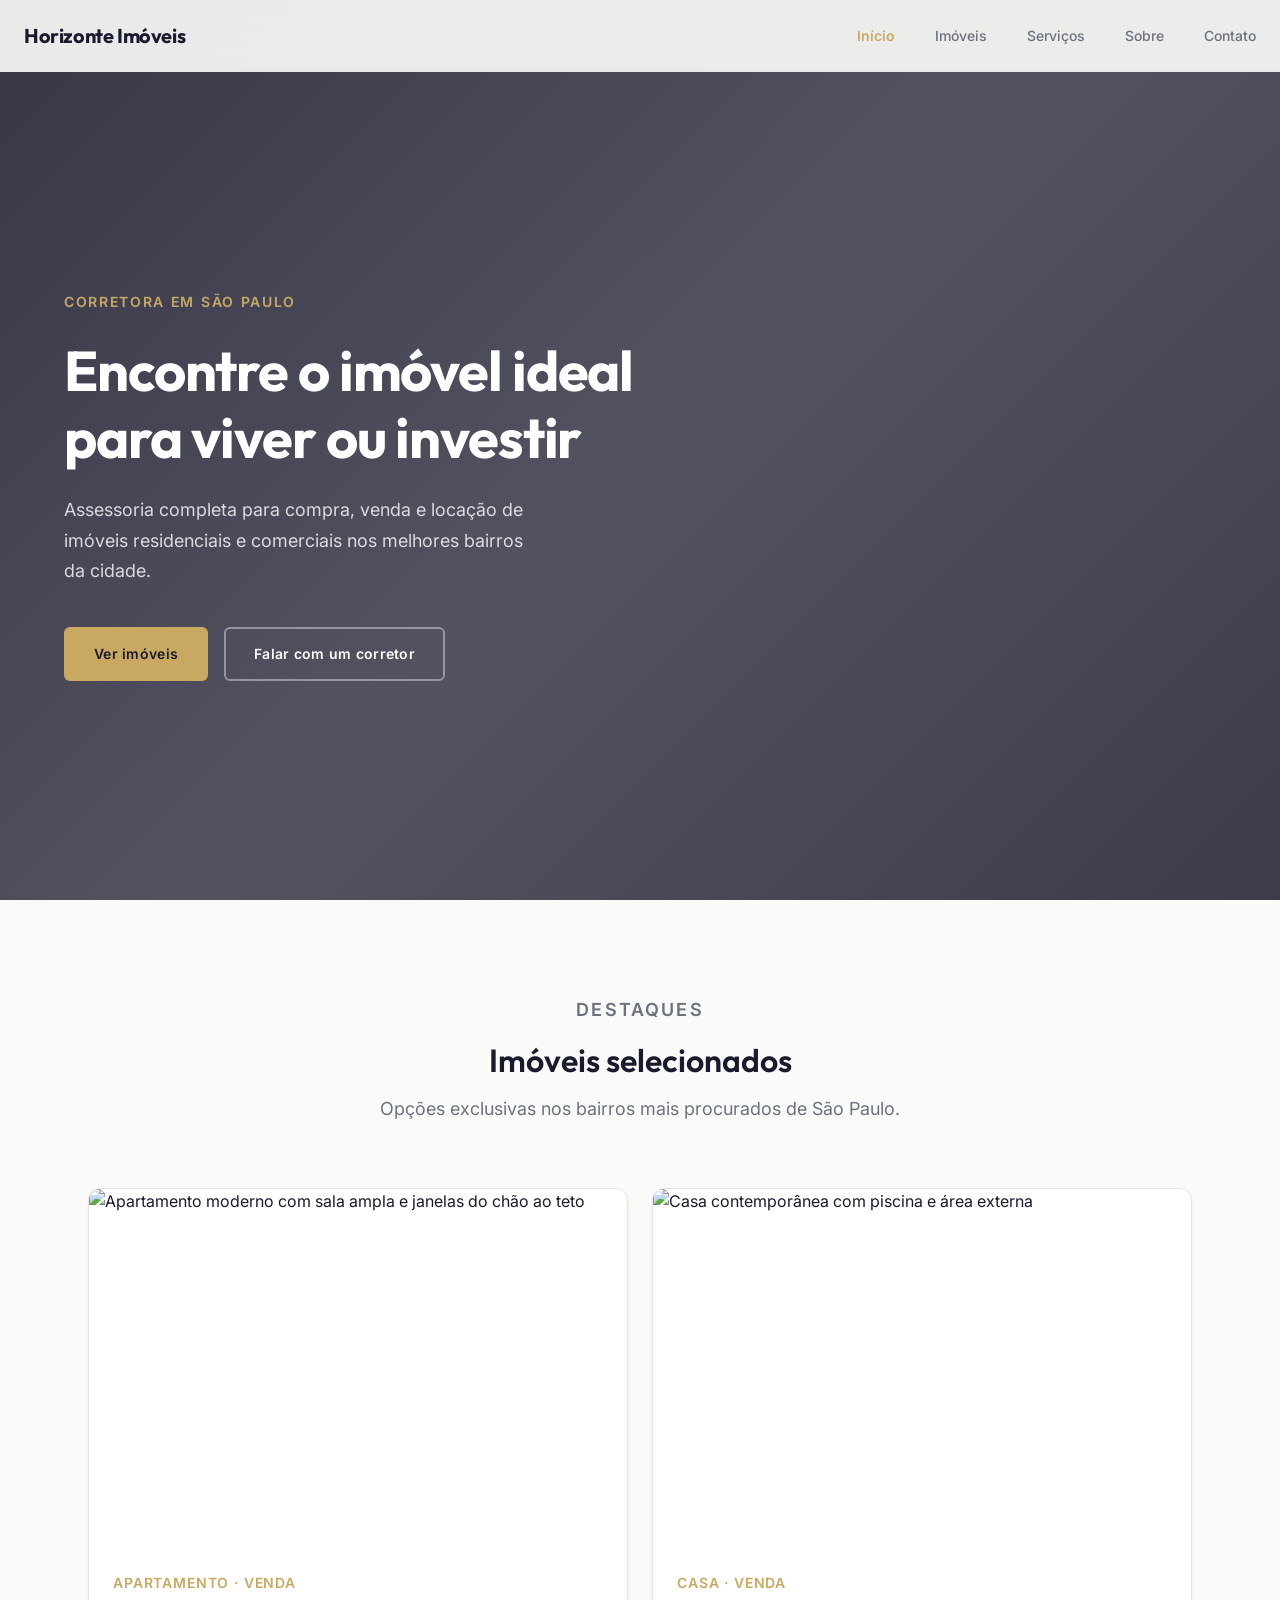
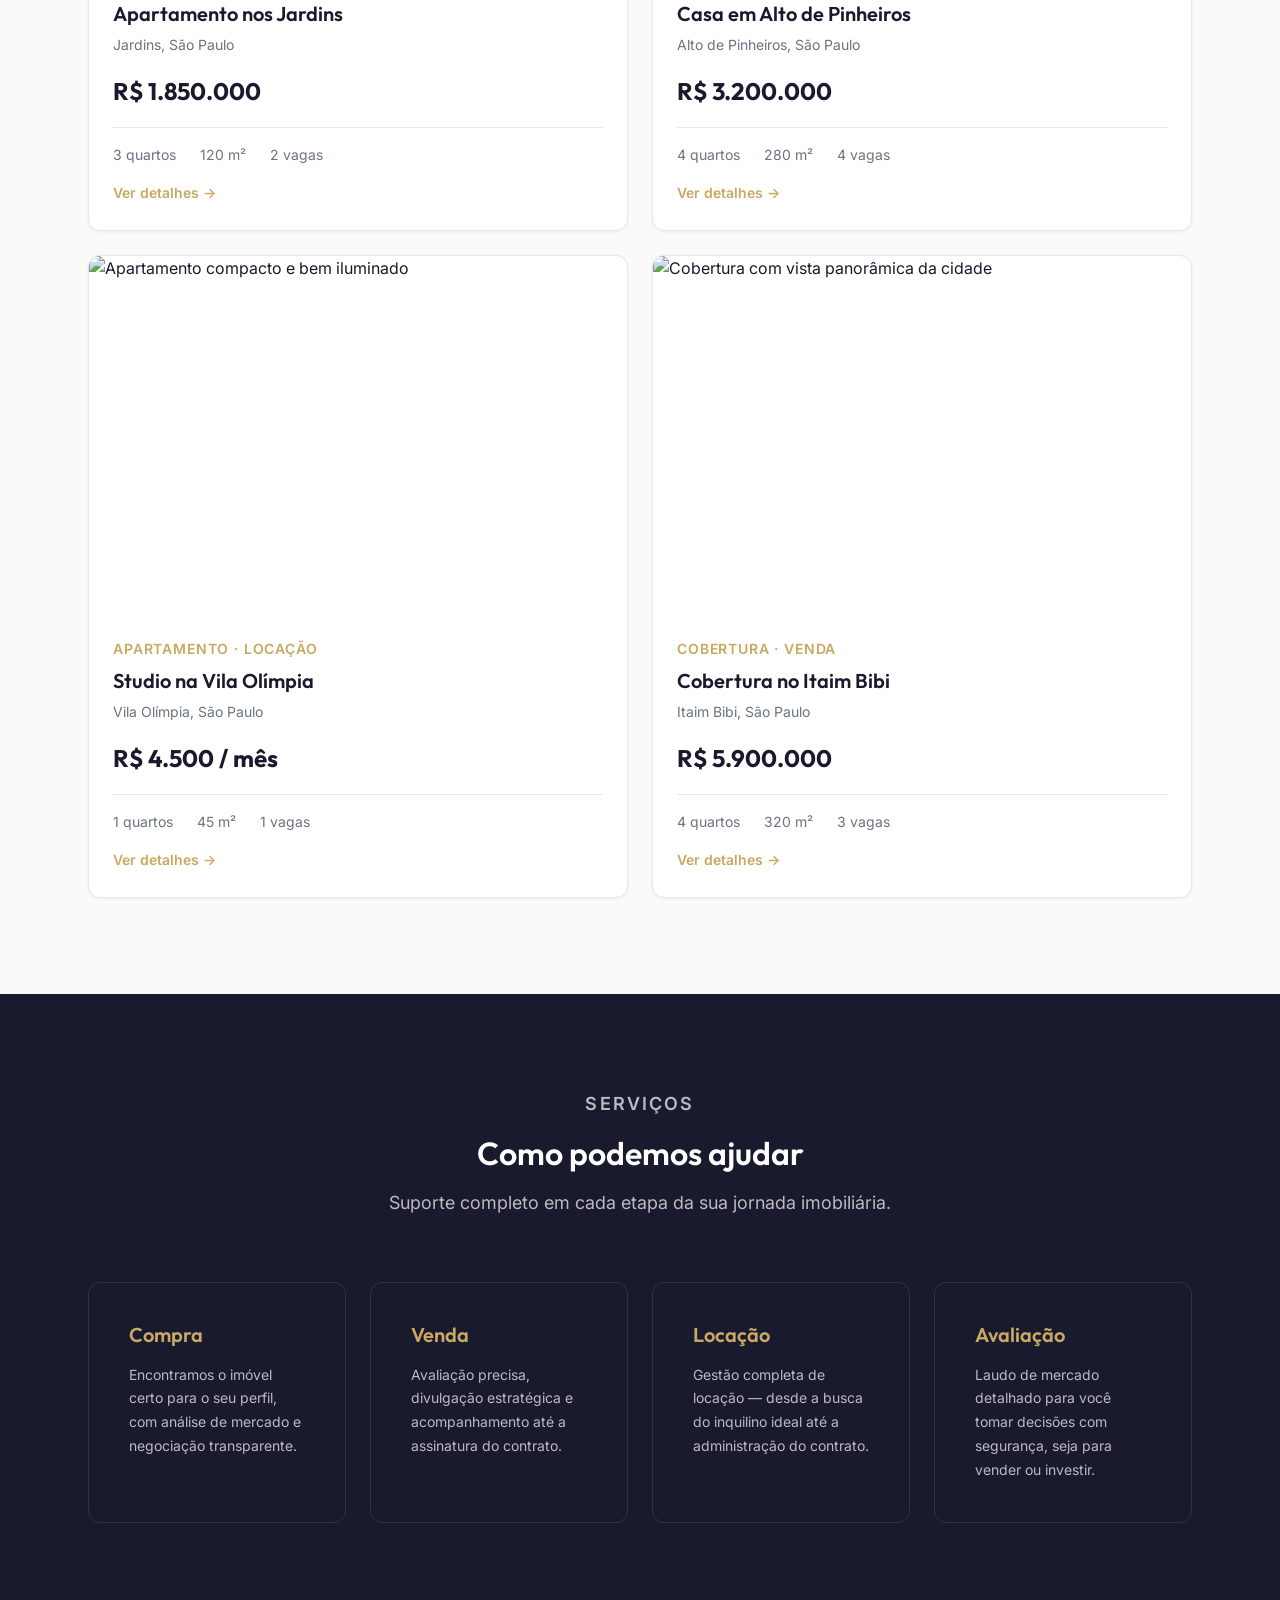
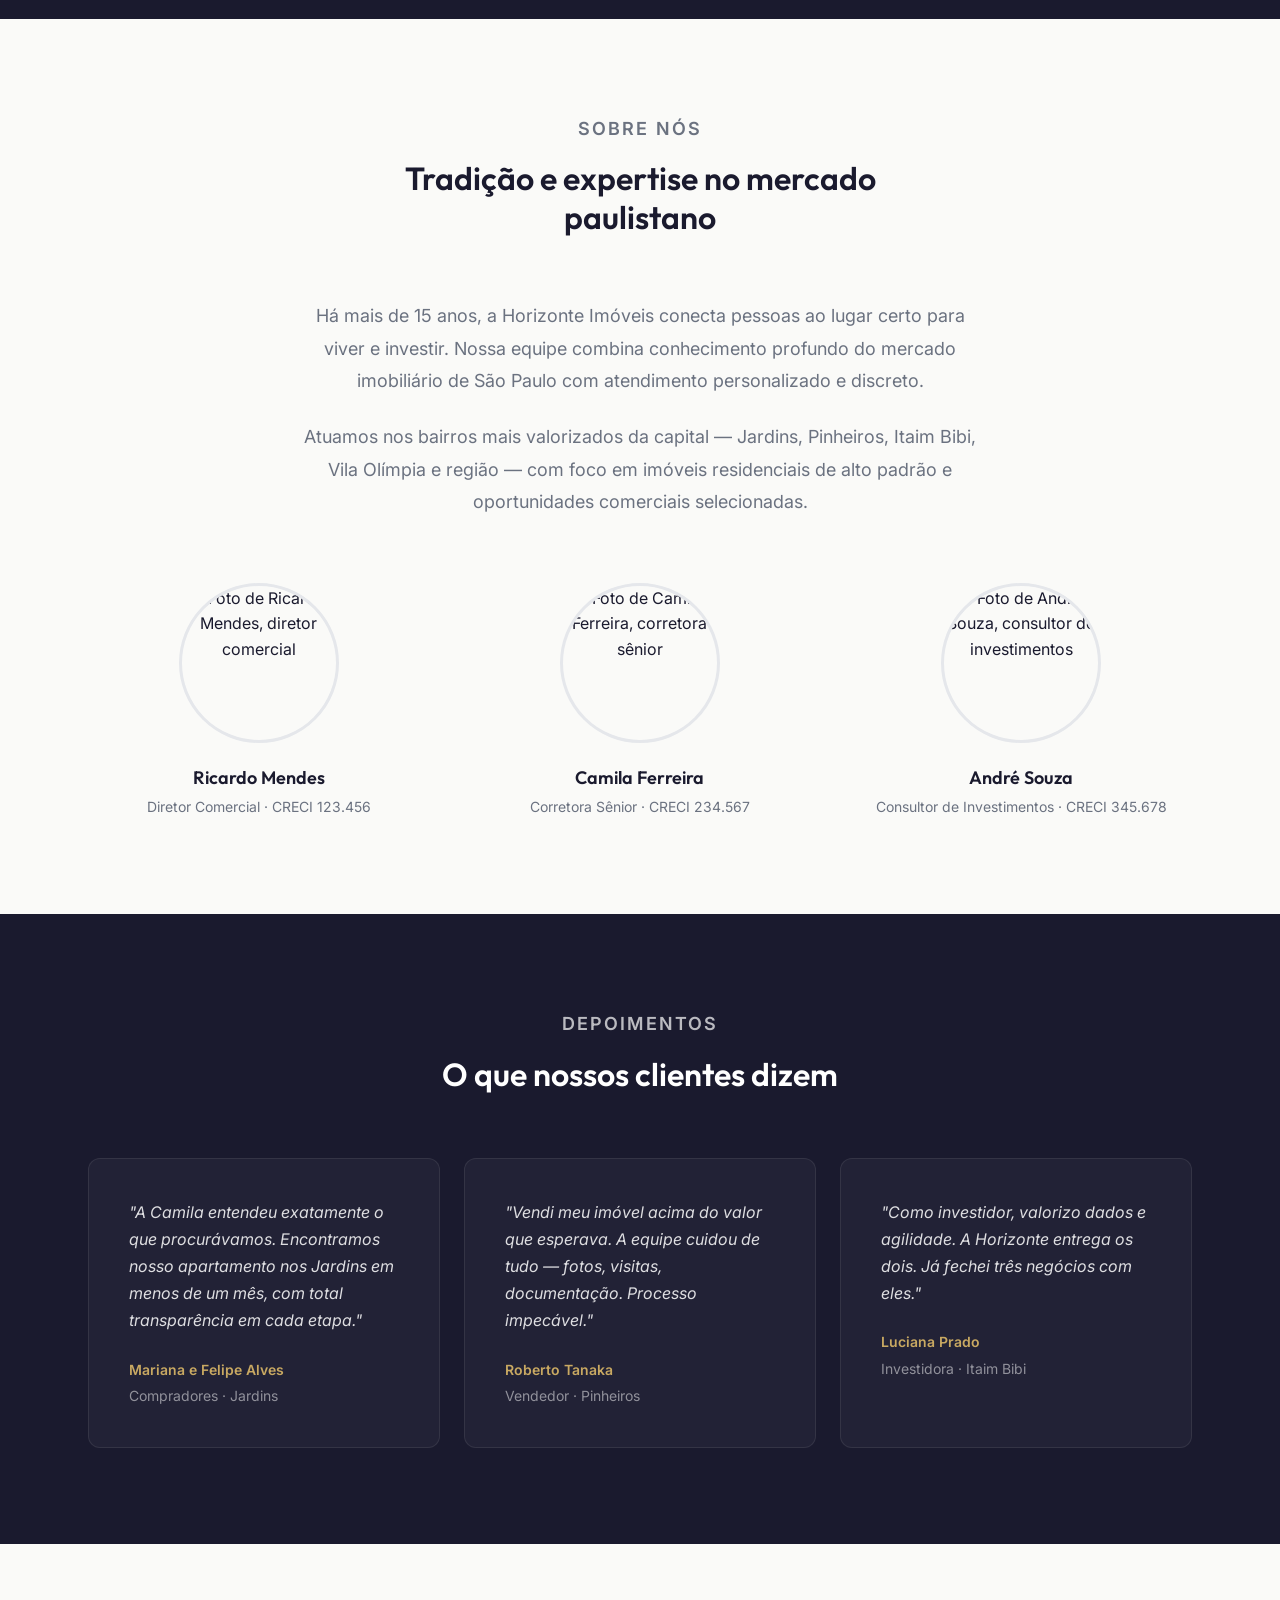
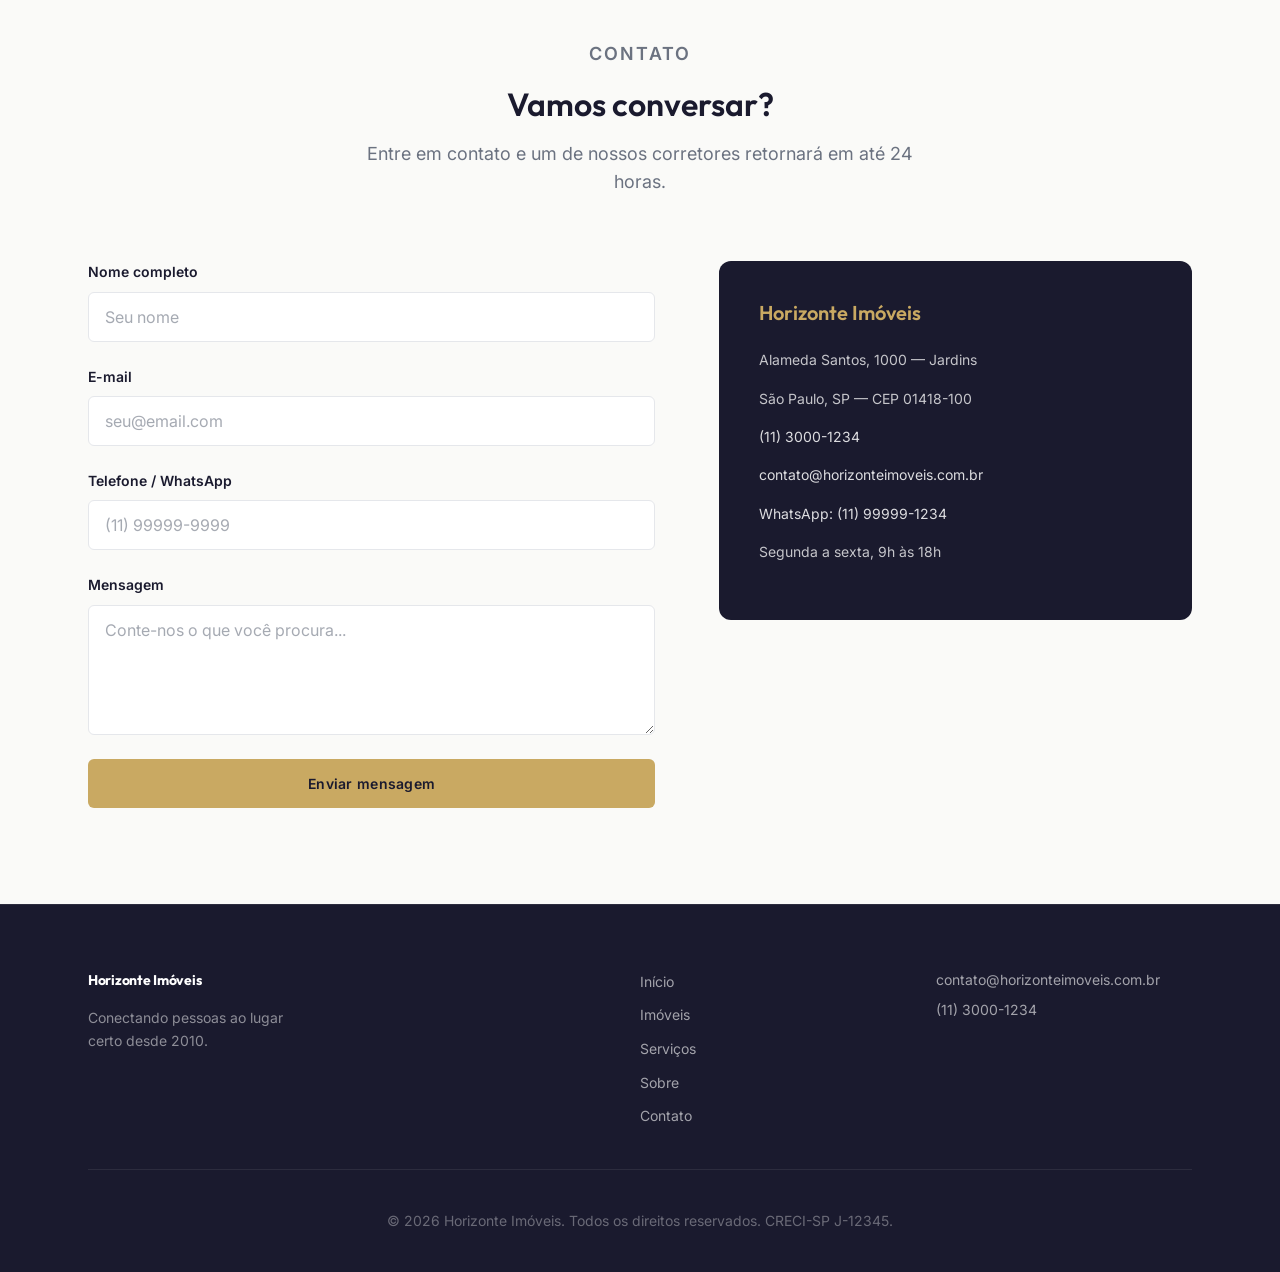
==== commit 8103069c: "Adiciona painel Decap CMS para imóveis" ====
--- a/index.html
+++ b/index.html
@@ -60,92 +60,8 @@
           <p>Opções exclusivas nos bairros mais procurados de São Paulo.</p>
         </header>
 
-        <div class="properties-grid">
-
-          <a href="imovel.html?slug=jardins" target="_blank" rel="noopener noreferrer" class="property-card-link">
-            <article class="property-card">
-              <img
-                src="https://images.unsplash.com/photo-1502672260266-1c1ef2d93688?w=600&h=400&fit=crop"
-                alt="Apartamento moderno com sala ampla e janelas do chão ao teto"
-              >
-              <div class="property-info">
-                <p class="property-type">Apartamento · Venda</p>
-                <h3>Apartamento nos Jardins</h3>
-                <p class="property-location">Jardins, São Paulo</p>
-                <p class="property-price">R$ 1.850.000</p>
-                <ul class="property-details">
-                  <li>3 quartos</li>
-                  <li>120 m²</li>
-                  <li>2 vagas</li>
-                </ul>
-                <span class="property-cta">Ver detalhes →</span>
-              </div>
-            </article>
-          </a>
-
-          <a href="imovel.html?slug=pinheiros" target="_blank" rel="noopener noreferrer" class="property-card-link">
-            <article class="property-card">
-              <img
-                src="https://images.unsplash.com/photo-1600596542815-ffad4c1539a9?w=600&h=400&fit=crop"
-                alt="Casa contemporânea com piscina e área externa"
-              >
-              <div class="property-info">
-                <p class="property-type">Casa · Venda</p>
-                <h3>Casa em Alto de Pinheiros</h3>
-                <p class="property-location">Alto de Pinheiros, São Paulo</p>
-                <p class="property-price">R$ 3.200.000</p>
-                <ul class="property-details">
-                  <li>4 quartos</li>
-                  <li>280 m²</li>
-                  <li>4 vagas</li>
-                </ul>
-                <span class="property-cta">Ver detalhes →</span>
-              </div>
-            </article>
-          </a>
-
-          <a href="imovel.html?slug=vila-olimpia" target="_blank" rel="noopener noreferrer" class="property-card-link">
-            <article class="property-card">
-              <img
-                src="https://images.unsplash.com/photo-1560448204-e02f11c3d0e2?w=600&h=400&fit=crop"
-                alt="Apartamento compacto e bem iluminado"
-              >
-              <div class="property-info">
-                <p class="property-type">Apartamento · Locação</p>
-                <h3>Studio na Vila Olímpia</h3>
-                <p class="property-location">Vila Olímpia, São Paulo</p>
-                <p class="property-price">R$ 4.500 / mês</p>
-                <ul class="property-details">
-                  <li>1 quarto</li>
-                  <li>45 m²</li>
-                  <li>1 vaga</li>
-                </ul>
-                <span class="property-cta">Ver detalhes →</span>
-              </div>
-            </article>
-          </a>
-
-          <a href="imovel.html?slug=itaim-bibi" target="_blank" rel="noopener noreferrer" class="property-card-link">
-            <article class="property-card">
-              <img
-                src="https://images.unsplash.com/photo-1600607687939-ce8a6c25118c?w=600&h=400&fit=crop"
-                alt="Cobertura com vista panorâmica da cidade"
-              >
-              <div class="property-info">
-                <p class="property-type">Cobertura · Venda</p>
-                <h3>Cobertura no Itaim Bibi</h3>
-                <p class="property-location">Itaim Bibi, São Paulo</p>
-                <p class="property-price">R$ 5.900.000</p>
-                <ul class="property-details">
-                  <li>4 quartos</li>
-                  <li>320 m²</li>
-                  <li>3 vagas</li>
-                </ul>
-                <span class="property-cta">Ver detalhes →</span>
-              </div>
-            </article>
-          </a>
-
+        <div class="properties-grid" id="properties-grid">
+          <p class="properties-loading">Carregando imóveis...</p>
         </div>
       </div>
     </section>
@@ -392,6 +308,7 @@
     </div>
   </footer>
 
+  <script src="imoveis.js"></script>
   <script src="script.js"></script>
 </body>
 </html>
--- a/styles.css
+++ b/styles.css
@@ -419,6 +419,14 @@
   color: var(--color-accent-hover);
 }
 
+.properties-loading,
+.properties-empty {
+  grid-column: 1 / -1;
+  text-align: center;
+  color: var(--color-text-muted);
+  padding: var(--space-xl);
+}
+
 /* --- Página de detalhe do imóvel --- */
 .btn-sm {
   padding: 0.625rem 1.25rem;
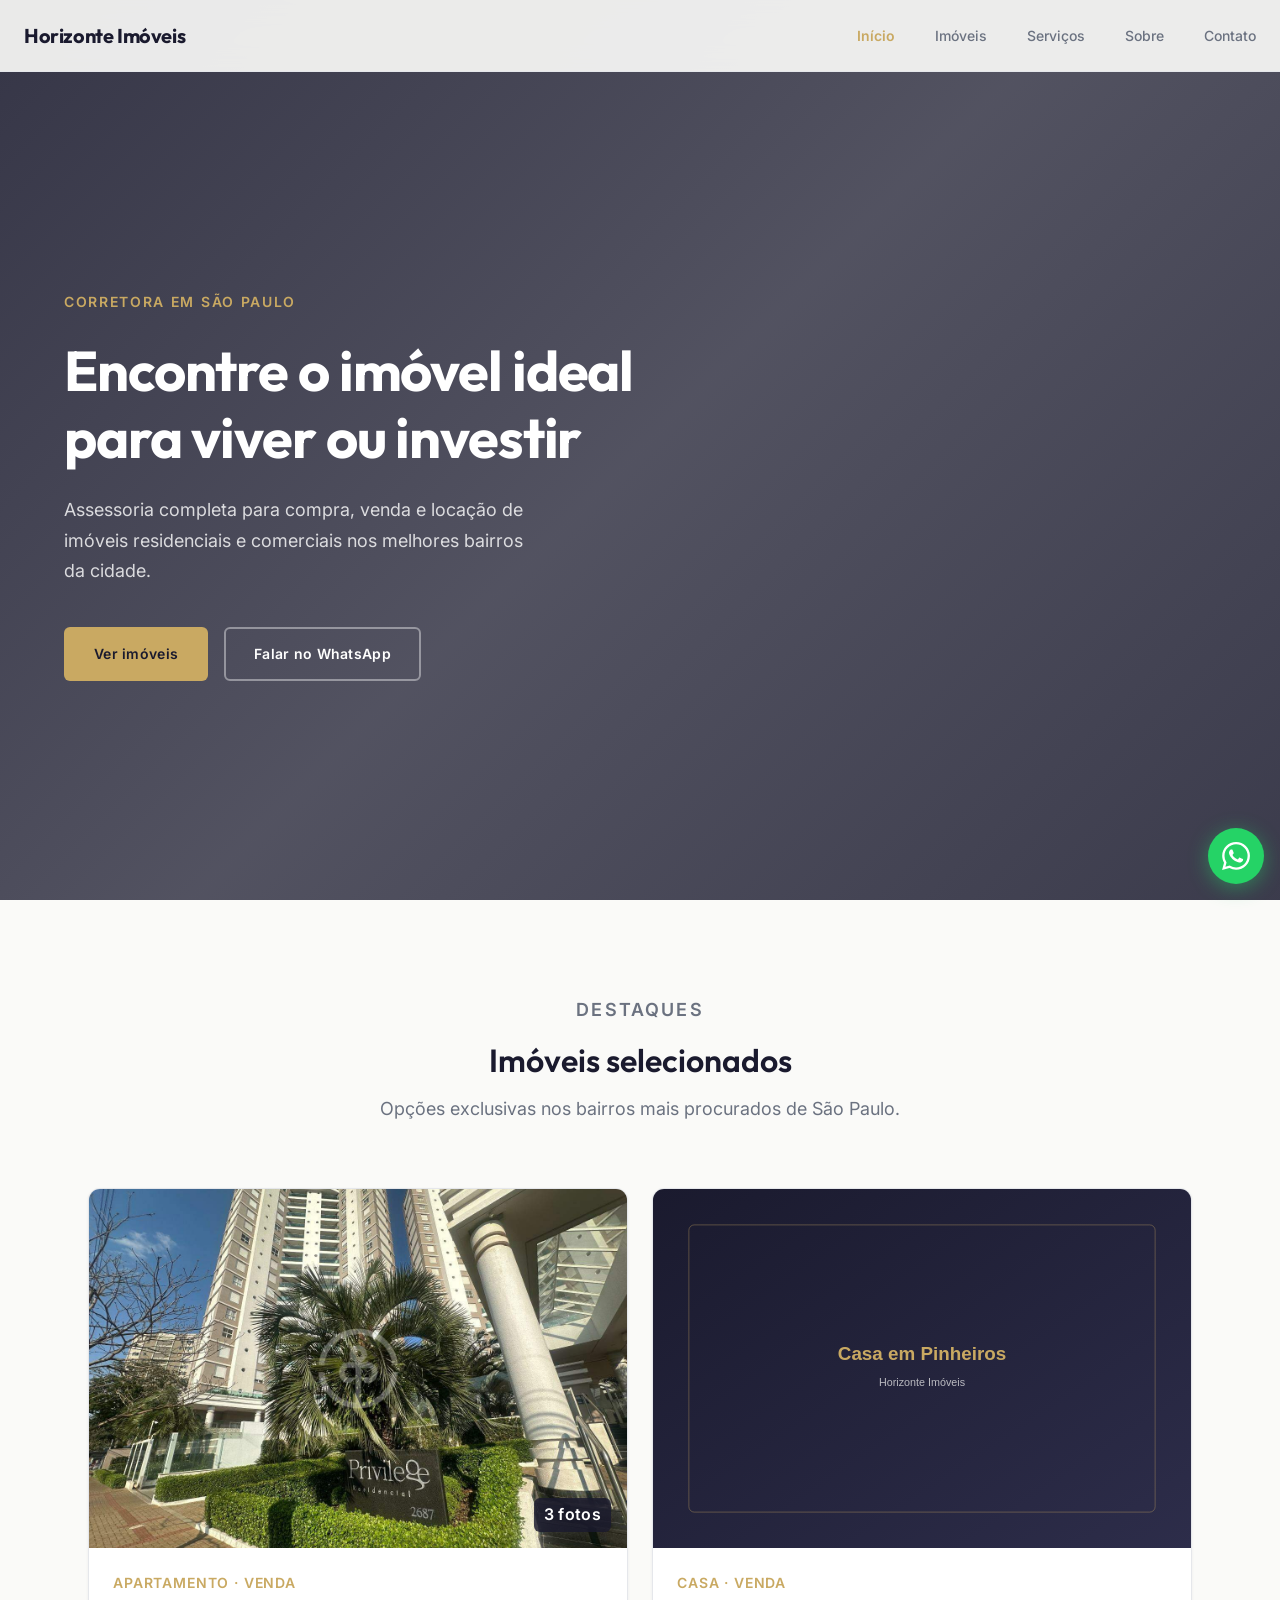
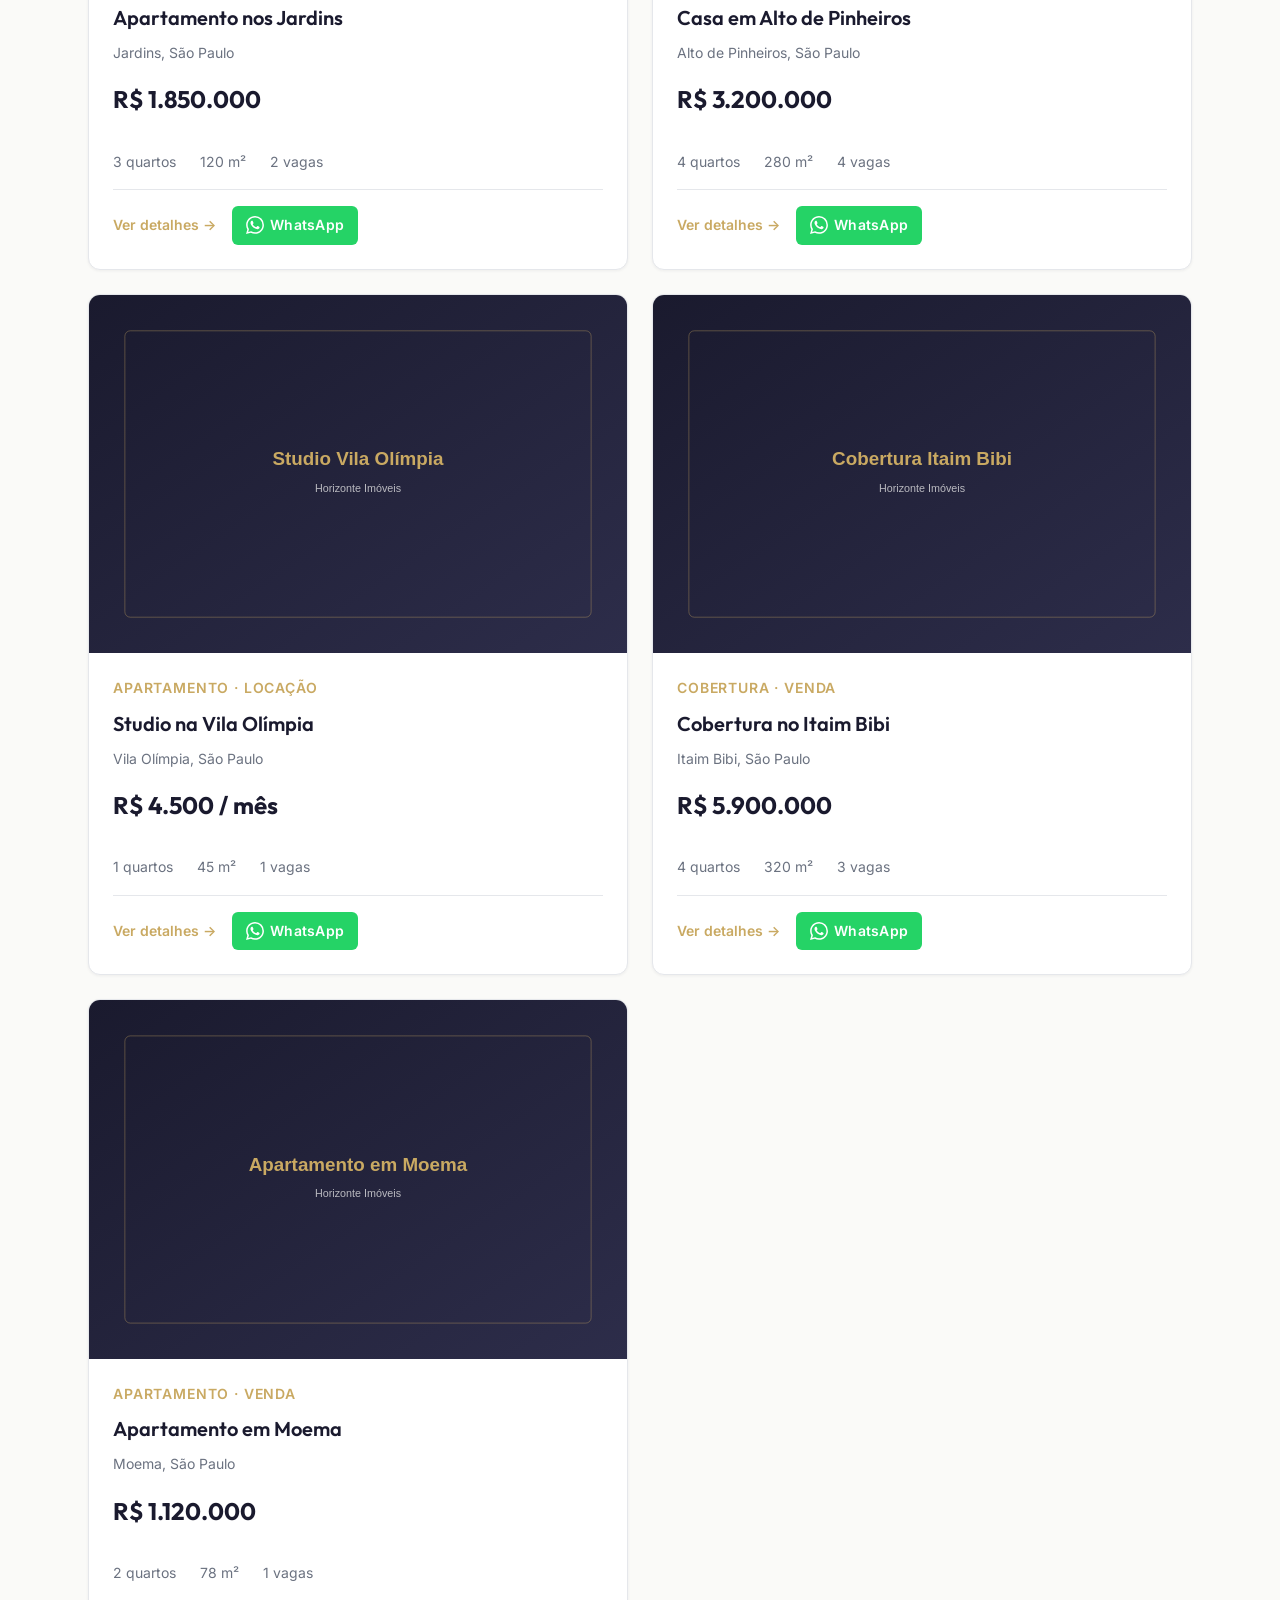
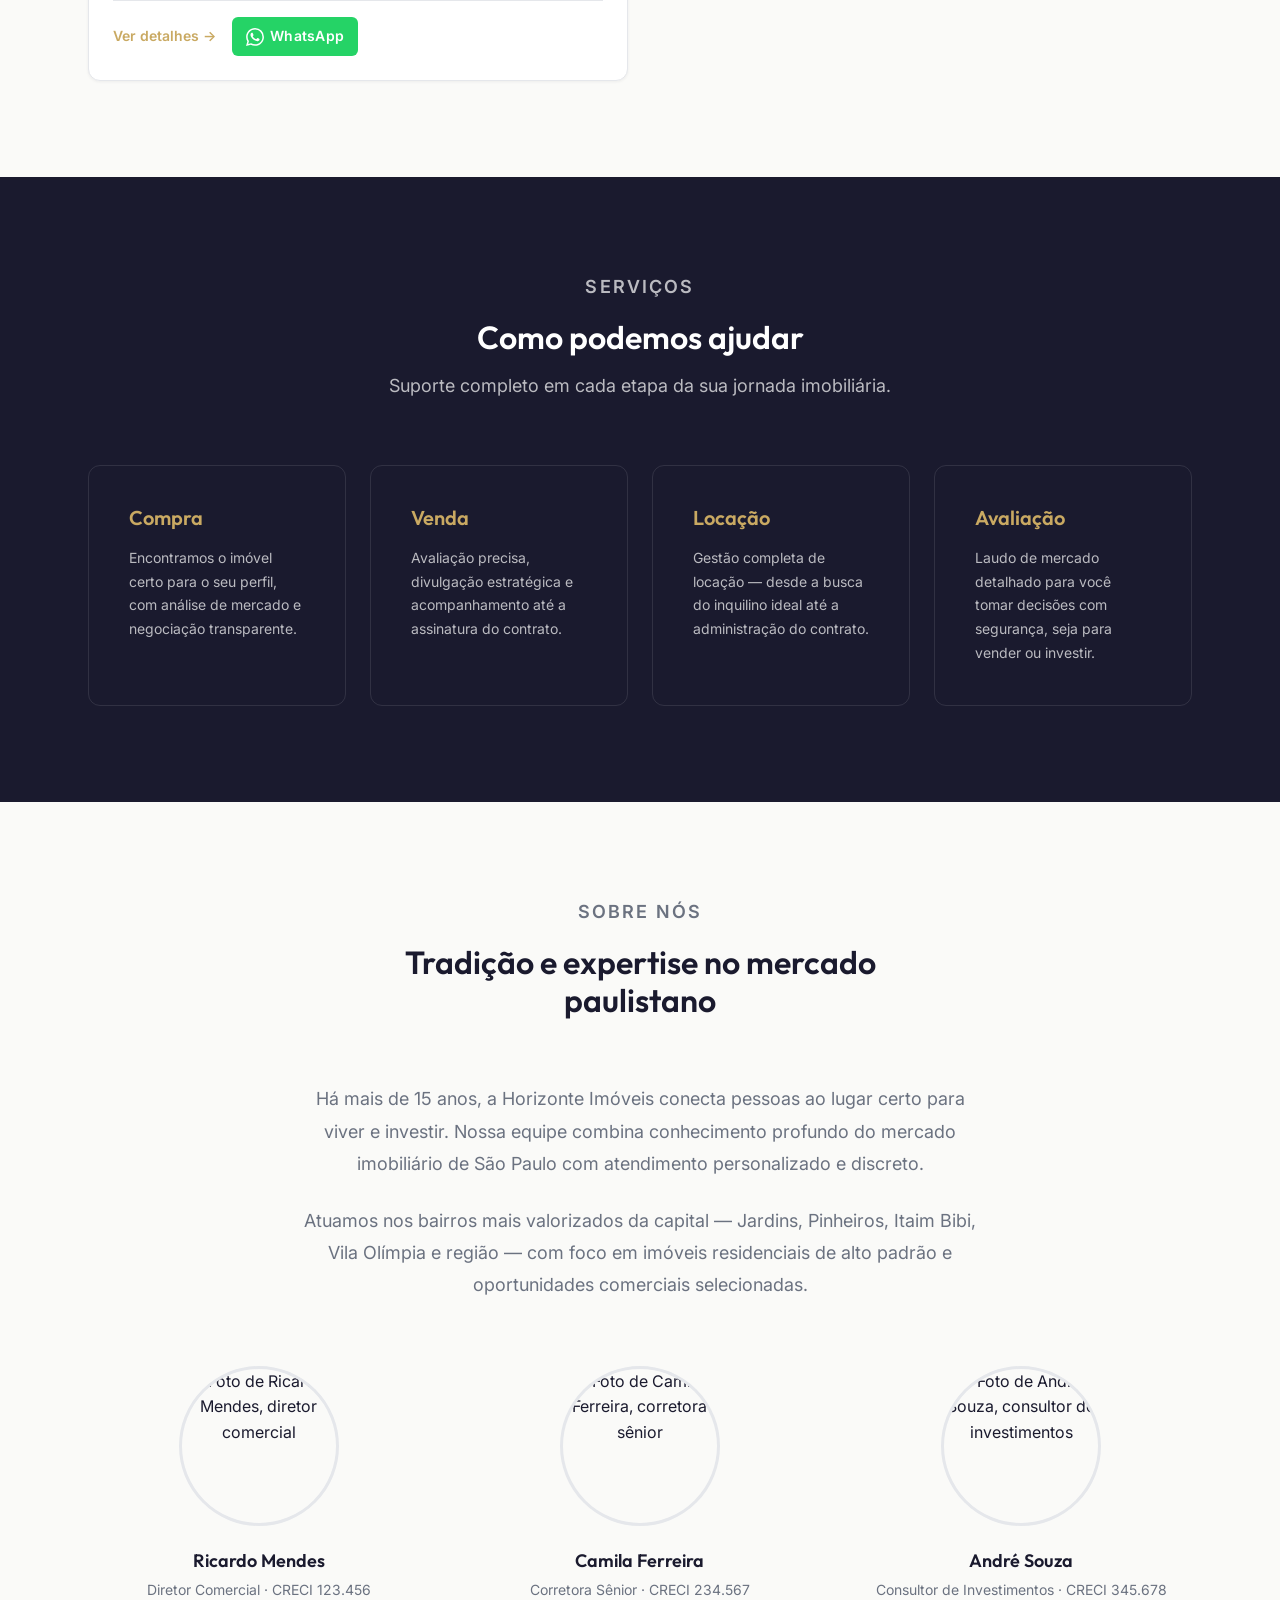
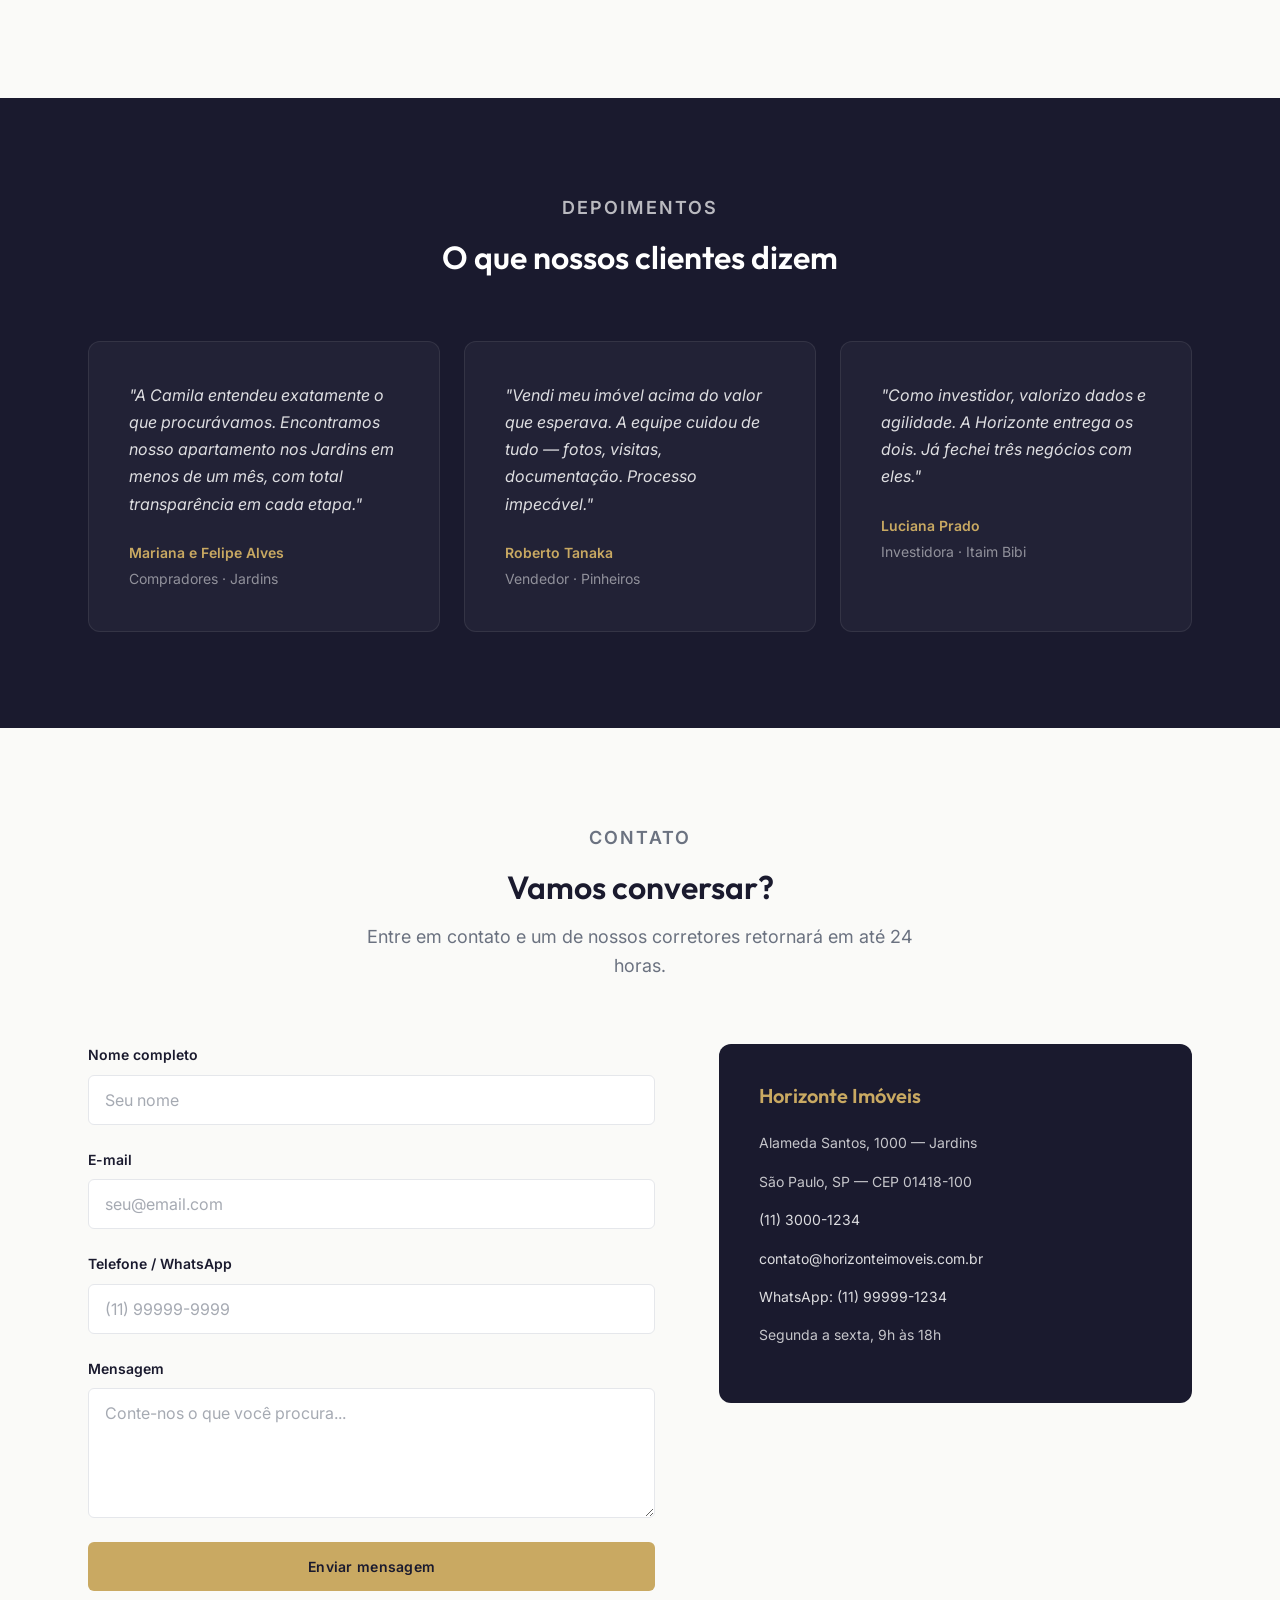
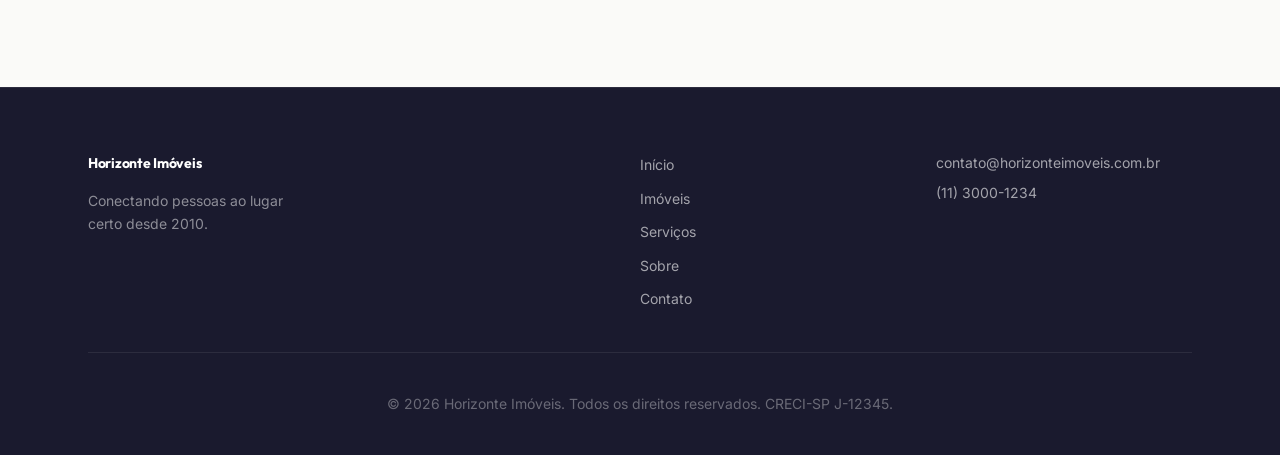
==== commit 9fc4b662: "Adiciona botão flutuante e links de WhatsApp nos imóveis" ====
--- a/index.html
+++ b/index.html
@@ -46,7 +46,7 @@
         </p>
         <div class="hero-actions">
           <a href="#imoveis" class="btn btn-primary">Ver imóveis</a>
-          <a href="#contato" class="btn btn-secondary">Falar com um corretor</a>
+          <a href="#" data-whatsapp="default" class="btn btn-secondary">Falar no WhatsApp</a>
         </div>
       </div>
     </section>
@@ -264,7 +264,7 @@
             <p><a href="tel:+551130001234">(11) 3000-1234</a></p>
             <p><a href="mailto:contato@horizonteimoveis.com.br">contato@horizonteimoveis.com.br</a></p>
             <p>
-              <a href="https://wa.me/5511999991234" target="_blank" rel="noopener noreferrer">
+              <a href="#" data-whatsapp="default" target="_blank" rel="noopener noreferrer">
                 WhatsApp: (11) 99999-1234
               </a>
             </p>
@@ -308,7 +308,9 @@
     </div>
   </footer>
 
+  <script src="whatsapp.js"></script>
   <script src="imoveis.js"></script>
   <script src="script.js"></script>
+  <script src="https://identity.netlify.com/v1/netlify-identity-widget.js"></script>
 </body>
 </html>
--- a/styles.css
+++ b/styles.css
@@ -355,6 +355,23 @@
   object-fit: cover;
 }
 
+.property-card-media {
+  position: relative;
+}
+
+.property-photo-count {
+  position: absolute;
+  right: var(--space-sm);
+  bottom: var(--space-sm);
+  padding: 0.25rem 0.625rem;
+  border-radius: var(--radius-sm);
+  background-color: rgba(26, 26, 46, 0.82);
+  color: var(--color-text-light);
+  font-size: var(--text-xs);
+  font-weight: 600;
+  letter-spacing: 0.02em;
+}
+
 .property-info {
   padding: var(--space-md);
 }
@@ -368,10 +385,19 @@
   margin-bottom: var(--space-xs);
 }
 
-.property-info h3 {
+.property-info h3,
+.property-card-title {
+  display: block;
+  font-family: var(--font-heading);
   font-size: var(--text-xl);
   font-weight: 600;
   margin-bottom: var(--space-xs);
+  color: inherit;
+  text-decoration: none;
+}
+
+.property-card-title:hover {
+  color: var(--color-accent);
 }
 
 .property-location {
@@ -388,31 +414,111 @@
   margin-bottom: var(--space-sm);
 }
 
+.property-details li {
+  font-size: var(--text-sm);
+  color: var(--color-text-muted);
+}
+
+.property-card-media-link {
+  display: block;
+  color: inherit;
+  text-decoration: none;
+}
+
+.property-card-actions {
+  display: flex;
+  flex-wrap: wrap;
+  align-items: center;
+  gap: var(--space-sm);
+  margin-top: var(--space-sm);
+  padding-top: var(--space-sm);
+  border-top: 1px solid var(--color-border);
+}
+
 .property-details {
   display: flex;
   gap: var(--space-md);
   padding-top: var(--space-sm);
-  border-top: 1px solid var(--color-border);
-}
-
-.property-details li {
-  font-size: var(--text-sm);
-  color: var(--color-text-muted);
+  border-top: none;
+  margin-bottom: 0;
+}
+
+.property-cta {
+  display: inline-block;
+  font-size: var(--text-sm);
+  font-weight: 600;
+  color: var(--color-accent);
+  text-decoration: none;
+  transition: color var(--transition);
+}
+
+.property-cta:hover {
+  color: var(--color-accent-hover);
+}
+
+.btn-whatsapp {
+  display: inline-flex;
+  align-items: center;
+  justify-content: center;
+  gap: 0.375rem;
+  background-color: #25d366;
+  color: #fff;
+  border: none;
+}
+
+.btn-whatsapp:hover {
+  background-color: #1ebe57;
+  color: #fff;
+}
+
+.btn-whatsapp svg {
+  width: 1.125rem;
+  height: 1.125rem;
+  flex-shrink: 0;
+}
+
+.btn-whatsapp--sm {
+  padding: 0.5rem 0.875rem;
+  font-size: var(--text-sm);
+}
+
+.whatsapp-float {
+  position: fixed;
+  right: var(--space-sm);
+  bottom: var(--space-sm);
+  z-index: 90;
+  display: flex;
+  align-items: center;
+  justify-content: center;
+  width: 3.5rem;
+  height: 3.5rem;
+  border-radius: 50%;
+  background-color: #25d366;
+  color: #fff;
+  box-shadow: 0 4px 20px rgba(37, 211, 102, 0.45);
+  transition: transform var(--transition), background-color var(--transition);
+}
+
+.whatsapp-float:hover {
+  background-color: #1ebe57;
+  color: #fff;
+  transform: scale(1.06);
+}
+
+.whatsapp-float svg {
+  width: 1.75rem;
+  height: 1.75rem;
+}
+
+body.lightbox-open .whatsapp-float {
+  visibility: hidden;
+  pointer-events: none;
 }
 
 .property-card-link {
   color: inherit;
   text-decoration: none;
   display: block;
-}
-
-.property-cta {
-  display: inline-block;
-  margin-top: var(--space-sm);
-  font-size: var(--text-sm);
-  font-weight: 600;
-  color: var(--color-accent);
-  transition: color var(--transition);
 }
 
 .property-card-link:hover .property-cta {
@@ -459,15 +565,226 @@
 }
 
 .property-detail-hero {
+  margin-top: var(--header-height);
+}
+
+.property-hero-image-wrap {
   position: relative;
-  min-height: 24rem;
-  margin-top: var(--header-height);
-}
-
-.property-detail-hero img {
+}
+
+.property-gallery {
+  position: relative;
+}
+
+.property-gallery-trigger {
+  display: block;
+  width: 100%;
+  padding: 0;
+  border: none;
+  background: none;
+  cursor: zoom-in;
+}
+
+.property-gallery-trigger img,
+.property-gallery img {
   width: 100%;
   height: 24rem;
   object-fit: cover;
+  display: block;
+}
+
+.gallery-nav {
+  position: absolute;
+  inset: 0;
+  display: flex;
+  align-items: center;
+  justify-content: space-between;
+  padding: 0 var(--space-sm);
+  z-index: 3;
+  pointer-events: none;
+}
+
+.gallery-btn {
+  pointer-events: auto;
+  width: 2.75rem;
+  height: 2.75rem;
+  border: none;
+  border-radius: 50%;
+  background-color: rgba(26, 26, 46, 0.72);
+  color: var(--color-text-light);
+  font-size: 1.75rem;
+  line-height: 1;
+  cursor: pointer;
+  transition: background-color var(--transition), transform var(--transition);
+}
+
+.gallery-btn:hover {
+  background-color: rgba(26, 26, 46, 0.92);
+  transform: scale(1.05);
+}
+
+.gallery-counter {
+  position: absolute;
+  top: var(--space-sm);
+  right: var(--space-sm);
+  z-index: 3;
+  margin: 0;
+  padding: 0.375rem 0.75rem;
+  border-radius: var(--radius-sm);
+  background-color: rgba(26, 26, 46, 0.72);
+  color: var(--color-text-light);
+  font-size: var(--text-sm);
+  font-weight: 600;
+}
+
+.gallery-dots {
+  position: absolute;
+  left: 50%;
+  bottom: var(--space-md);
+  transform: translateX(-50%);
+  display: flex;
+  gap: 0.5rem;
+  z-index: 3;
+}
+
+.gallery-dot {
+  width: 0.625rem;
+  height: 0.625rem;
+  padding: 0;
+  border: none;
+  border-radius: 50%;
+  background-color: rgba(250, 250, 248, 0.45);
+  cursor: pointer;
+  flex-shrink: 0;
+  transition: background-color var(--transition);
+}
+
+.gallery-dot.is-active {
+  background-color: var(--color-accent);
+}
+
+/* --- Lightbox ampliado --- */
+body.lightbox-open {
+  overflow: hidden;
+}
+
+body.lightbox-open .property-gallery .gallery-nav,
+body.lightbox-open .property-gallery .gallery-counter {
+  visibility: hidden;
+}
+
+.gallery-lightbox {
+  position: fixed;
+  inset: 0;
+  z-index: 1000;
+  display: flex;
+  align-items: center;
+  justify-content: center;
+  opacity: 0;
+  pointer-events: none;
+  transition: opacity 0.35s ease;
+}
+
+.gallery-lightbox[hidden] {
+  display: none !important;
+}
+
+.gallery-lightbox.is-open {
+  opacity: 1;
+  pointer-events: auto;
+}
+
+.gallery-lightbox-backdrop {
+  position: absolute;
+  inset: 0;
+  border: none;
+  background-color: rgba(26, 26, 46, 0.92);
+  cursor: pointer;
+}
+
+.gallery-lightbox-close {
+  position: absolute;
+  top: var(--space-sm);
+  right: var(--space-sm);
+  z-index: 1003;
+  width: 2.75rem;
+  height: 2.75rem;
+  border: none;
+  border-radius: 50%;
+  background-color: rgba(250, 250, 248, 0.15);
+  color: var(--color-text-light);
+  font-size: 1.75rem;
+  line-height: 1;
+  cursor: pointer;
+  transition: background-color var(--transition);
+}
+
+.gallery-lightbox-close:hover {
+  background-color: rgba(250, 250, 248, 0.28);
+}
+
+.gallery-lightbox-inner {
+  position: relative;
+  z-index: 1001;
+  display: flex;
+  flex-direction: column;
+  align-items: center;
+  gap: var(--space-sm);
+  width: min(92vw, 75rem);
+  transform: translateY(-1.25rem);
+  opacity: 0;
+  transition: transform 0.35s ease, opacity 0.35s ease;
+}
+
+.gallery-lightbox.is-open .gallery-lightbox-inner {
+  transform: translateY(0);
+  opacity: 1;
+}
+
+.gallery-lightbox-frame {
+  position: relative;
+  width: 100%;
+  height: min(75vh, 42rem);
+  display: flex;
+  align-items: center;
+  justify-content: center;
+}
+
+.gallery-lightbox-image {
+  display: block;
+  max-width: 100%;
+  max-height: 100%;
+  width: auto;
+  height: auto;
+  object-fit: contain;
+  background: transparent;
+}
+
+.gallery-lightbox-nav {
+  position: absolute;
+  inset: 0;
+  z-index: 2;
+  pointer-events: none;
+}
+
+.gallery-lightbox-nav .gallery-btn {
+  pointer-events: auto;
+}
+
+.gallery-lightbox-counter {
+  position: static;
+  transform: none;
+  margin: 0;
+}
+
+.gallery-lightbox-dots {
+  position: static;
+  transform: none;
+  display: flex;
+  justify-content: center;
+  gap: 0.5rem;
+  margin: var(--space-sm) 0 0;
+  padding: 0;
 }
 
 .property-detail-hero-overlay {
@@ -478,6 +795,8 @@
   background: linear-gradient(to top, rgba(26, 26, 46, 0.92) 0%, rgba(26, 26, 46, 0.2) 60%);
   color: var(--color-text-light);
   padding-bottom: var(--space-xl);
+  z-index: 2;
+  pointer-events: none;
 }
 
 .property-detail-hero-overlay h1 {
@@ -1059,8 +1378,15 @@
     position: static;
   }
 
-  .property-detail-hero img {
+  .property-gallery-trigger img,
+  .property-gallery img {
     height: 18rem;
+  }
+
+  .gallery-btn {
+    width: 2.25rem;
+    height: 2.25rem;
+    font-size: 1.5rem;
   }
 
   .property-detail-hero-overlay h1 {
